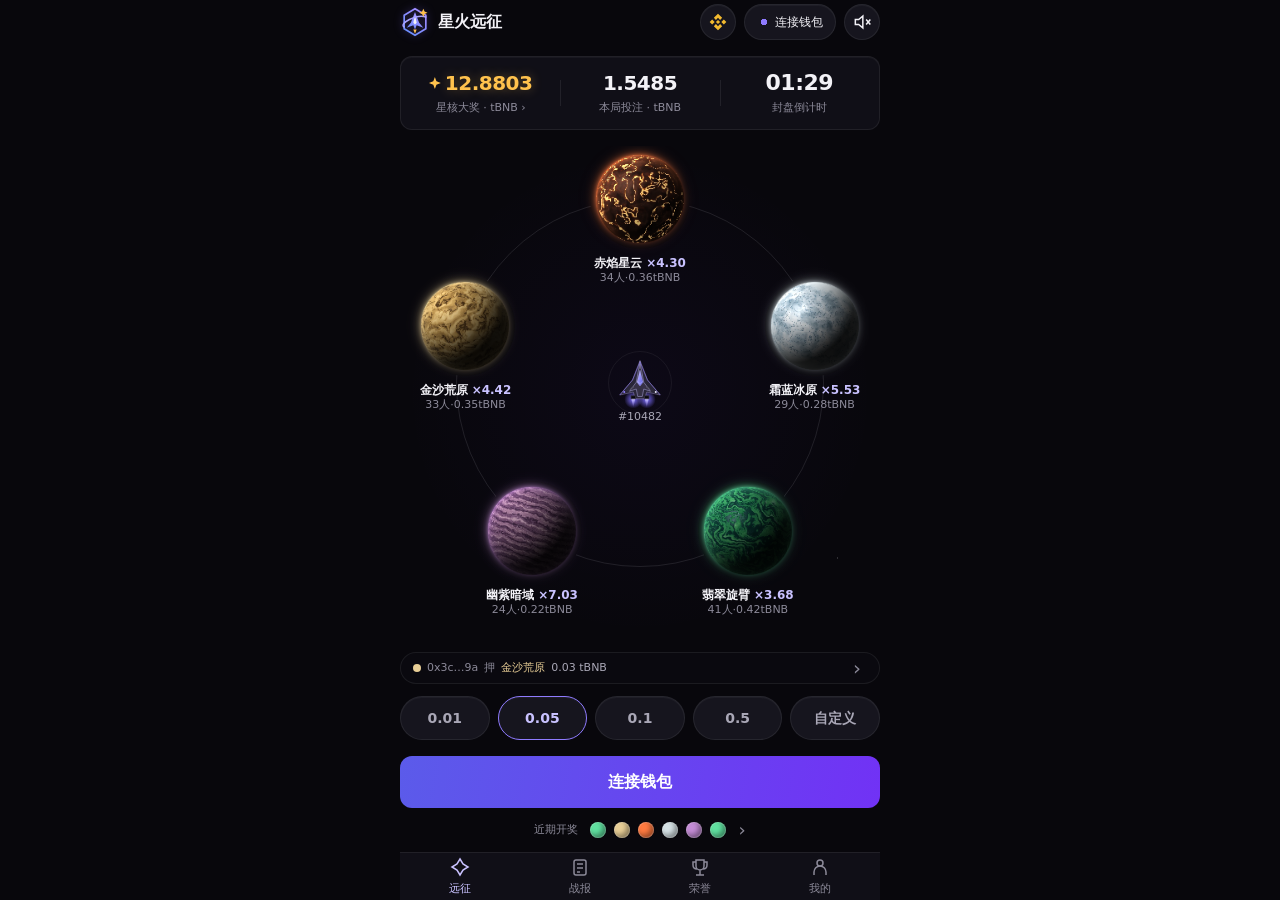
==== index.html @ cddadde0 "v7.7 preview" ====
<!-- v7.2: activity card / unified controls / tokens / full-screen confetti; cft=ms; states win-confetti, jackpot-confetti; demo=tour (two rounds, no UI). -->
<!-- v7.1: ORE 三等分数据；独立 rotate 转向层；重叠暗场与 4.94s 普通揭晓；大奖详情 / ship-turn 冻结。 -->
<!-- v7: 星核大奖条带 / 同源 RNG / 分房间累积 / 开奖后大奖演出 / 战报和验证。 -->
<!-- v6.1: 显式九层星图、不透明星体背板；外置标签与加大行星；矢量远征舰、充能下注、雷达暗场和仪式揭晓；确定性冻结与降级。 -->
<!-- v6: 五行星正五边形；签名飞火与实时动态；固定独立扫光、中心揭晓；音效默认静音；结果雨与最近开奖；可停止演示、确定性截图及减弱动效。 -->
<!-- 截图 state: disconnected, connected, selected, deselected, joined, raise, locked, sealed, vrf-long, drawing, amount-error, custom, confirm, howto, fees, result-win, result-lose, result-none, result-void, final10, feed-you, sweep, beam, burst, win-rain, lose-card, history, bet-fx, dim, reveal. v7.1: jackpot-pop, ship-turn; jackpot-strip (connected alias), jackpot-inject, jackpot-burst, jackpot-title, jackpot-count, jackpot-mine, jackpot-other, jackpot-rollover, jackpot-report, jackpot-history, verify. 参数: drawt, fxt, lockt, jpt, turnt=0|150|300|450, jp=1, rm, low, demo=win|lose|jackpot|jackpot-other|jackpot-rollover, demoWin, demoVoid. v7.2: win-confetti, jackpot-confetti; cft=毫秒（0 为起点）; demo=tour 两局录制，无入口 UI。 -->
<!-- v5.4: ORE 双栏奖池；星区人数与投入快照；A/B/C 对称布局；SVG 品牌页头。 -->
<!doctype html>
<html lang="zh-CN"><head><meta charset="utf-8"><meta name="viewport" content="width=device-width,initial-scale=1,viewport-fit=cover"><meta name="theme-color" content="#08070C"><title>星火远征 · 星核大奖 v7.6</title><style>
:root {
  --night-950:#08070C;
  --night-900:var(--surface-1);
  --night-850:var(--surface-1);
  --night-800:var(--surface-2);
  --night-750:var(--surface-3);
  --night-700:#26242F;
  --night-600:#33313E;
  --mist-50:#F3F2F7;
  --mist-300:#A9A7B6;
  --mist-500:#8C8A99;
  --violet-300:var(--primary-tint);
  --violet-400:var(--primary-soft);
  --violet-500:#7132F5;
  --indigo-500:#5B5BEA;
  --indigo-400:#828FFF;
  --amber-300:var(--amber);
  --amber-400:var(--amber);
  --amber-gradient:linear-gradient(#FFC24D,#FFC24D);
  --green:#2DD4A0;
  --red:#F04438;
  --bg-canvas:var(--night-950);
  --surface-1:#100F17;
  --surface-2:#16151E;
  --surface-3:#1C1B25;
  --stroke:var(--border-subtle);
  --stroke-strong:var(--border-strong);
  --text-primary:var(--mist-50);
  --text-secondary:var(--mist-300);
  --text-tertiary:var(--mist-500);
  --text-on-accent:#FFFFFF;
  --accent:#7132F5;
  --accent-grad:linear-gradient(100deg,#5B5BEA 0%,#7132F5 100%);
  --accent-soft:rgba(113,50,245,.14);
  --focus-ring:0 0 0 2px rgba(143,123,255,.6);
  --pool-grad:var(--amber-gradient);
  --pool-unit:var(--amber-300);
  --lock:#FFC24D;
  --lock-2:#FFC24D;
  --lock-glow:rgba(255,194,77,.35);
  --count-grad:var(--amber-gradient);
  --count-start:#FFE7A8;
  --count-end:#F5A524;
  --badge-bg:var(--amber-400);
  --badge-text:#170B04;
  --success:var(--green);
  --danger:var(--red);
  --loss:var(--mist-300);
  --sp-1:4px;
  --sp-2:8px;
  --sp-3:12px;
  --sp-4:16px;
  --sp-5:20px;
  --sp-6:24px;
  --sp-8:32px;
  --gutter:var(--page-margin);
  --r-md:8px;
  --r-lg:12px;
  --r-xl:16px;
  --r-pill:999px;
  --font:Inter,"Noto Sans CJK SC","PingFang SC",system-ui,sans-serif;
  --t-pool:var(--fw-700) clamp(32px,9.6vw,40px)/1.1 var(--font);
  --t-count:var(--fw-700) var(--fs-24)/1 var(--font);
  --t-name:var(--fw-600) var(--fs-13)/var(--line-20) var(--font);
  --t-mult:var(--fw-700) var(--fs-13)/var(--line-20) var(--font);
  --t-chip:var(--fw-600) var(--fs-14)/var(--line-20) var(--font);
  --t-button:var(--fw-700) var(--fs-16)/var(--line-20) var(--font);
  --t-sub:var(--fw-500) var(--fs-12)/var(--line-16) var(--font);
  --t-micro:var(--fw-500) var(--fs-11)/var(--line-16) var(--font);
  --chip-bg:var(--surface-2);
  --t-label:var(--fw-500) var(--fs-11)/var(--line-16) var(--font);
  --t-body:var(--fw-400) var(--fs-14)/var(--line-24) var(--font);
  --t-stat:var(--fw-600) var(--fs-18)/24px var(--font);
  --effect-black:#000000;
  --bg:#08070C;
  --border-subtle:#FFFFFF12;
  --border:#FFFFFF1F;
  --border-strong:#FFFFFF2E;
  --text-1:#F3F2F7;
  --text-2:#A9A7B6;
  --text-3:#8C8A99;
  --primary:#7132F5;
  --primary-soft:#8F7BFF;
  --primary-tint:#C9C2FF;
  --amber:#FFC24D;
  --amber-glow:#FFC24D55;
  --inner-highlight:inset 0 1px 0 #FFFFFF0A;
  --shadow-1:0 1px 0 #FFFFFF0A inset, 0 8px 24px #0006;
  --shadow-pop:0 1px 0 #FFFFFF0A inset, 0 16px 48px #0009;
  --card-gradient:linear-gradient(180deg,var(--surface-1),var(--bg));
  --r-sm:6px;
  --lh-tight:1.25;
  --lh-body:1.5;
  --lh-label:1.333333;
  --fs-11:11px;
  --fs-12:12px;
  --fs-13:13px;
  --fs-14:14px;
  --fs-16:16px;
  --fs-18:18px;
  --fs-24:24px;
  --fs-32:32px;
  --fs-52:52px;
  --fw-400:400;
  --fw-500:500;
  --fw-600:600;
  --fw-700:700;
  --space-4:4px;
  --space-8:8px;
  --space-12:12px;
  --space-16:16px;
  --space-20:20px;
  --space-24:24px;
  --space-32:32px;
  --space-40:40px;
  --space-48:48px;
  --page-margin:var(--space-16);
  --layout-max:520px;
  --gap-section:var(--space-16);
  --gap-map-activity:var(--space-12);
  --gap-dock:var(--space-12);
  --gap-action:var(--space-16);
  --gap-compliance:var(--space-16);
  --gap-nav:var(--space-16);
  --gap-inline:var(--space-8);
  --gap-label:var(--space-4);
  --height-header:44px;
  --height-stats:74px;
  --height-control:36px;
  --height-ticker:32px;
  --height-history:20px;
  --gap-history:var(--space-12);
  --height-chip:44px;
  --height-cta:52px;
  --height-result:60px;
  --height-compliance:20px;
  --height-nav:48px;
  --height-activity-row:44px;
  --height-map-min:0px;
  --border-width:1px;
  --line-16:16px;
  --line-20:20px;
  --line-24:24px;
  --line-32:32px;
  --line-40:40px;
  --line-60:60px;
}

/* 星火远征 v5.3 · Linear surface ladder + Kraken purple CTA.
   4px spacing, hairline borders, depth through surfaces. */


*{box-sizing:border-box}html,body{margin:0;width:100%;height:100%;overflow:hidden}body{background:var(--bg-canvas);color:var(--text-primary);font-family:var(--font);font-variant-numeric:tabular-nums;-webkit-font-smoothing:antialiased}button,a{-webkit-tap-highlight-color:transparent}button{font:inherit;color:inherit;cursor:pointer}button:disabled{cursor:default}button:focus-visible,a:focus-visible,.focus{outline:none;box-shadow:var(--focus-ring)}a{color:var(--text-secondary);text-decoration:none}button{border:0}button:active:not(:disabled),.pressed{filter:brightness(.94)}
.app{position:relative;isolation:isolate;display:grid;grid-template-columns:minmax(0,1fr);gap:var(--space-8);height:100dvh;width:100%;max-width:520px;margin:auto;padding:0 16px;background:radial-gradient(120% 60% at 50% 38%,var(--surface-1) 0%,var(--night-950) 70%);overflow:hidden}.app.has-result{}.app>*{min-width:0;z-index:1}
.stars{position:absolute;inset:0;z-index:0;pointer-events:none;opacity:.4;background-image:radial-gradient(1px 1px at 12% 18%,color-mix(in srgb,var(--text-on-accent) 53.33%,transparent) 50%,transparent 51%),radial-gradient(1px 1px at 78% 12%,color-mix(in srgb,var(--text-on-accent) 40.0%,transparent) 50%,transparent 51%),radial-gradient(1px 1px at 64% 38%,color-mix(in srgb,var(--text-on-accent) 33.33%,transparent) 50%,transparent 51%),radial-gradient(1px 1px at 22% 56%,color-mix(in srgb,var(--text-on-accent) 26.67%,transparent) 50%,transparent 51%),radial-gradient(1.2px 1.2px at 88% 62%,color-mix(in srgb,var(--text-on-accent) 40.0%,transparent) 50%,transparent 51%),radial-gradient(1px 1px at 40% 70%,color-mix(in srgb,var(--text-on-accent) 20.0%,transparent) 50%,transparent 51%),radial-gradient(1px 1px at 8% 82%,color-mix(in srgb,var(--text-on-accent) 26.67%,transparent) 50%,transparent 51%),radial-gradient(1px 1px at 52% 24%,color-mix(in srgb,var(--text-on-accent) 20.0%,transparent) 50%,transparent 51%),radial-gradient(1px 1px at 93% 33%,color-mix(in srgb,var(--text-on-accent) 20.0%,transparent) 50%,transparent 51%)}
.hud{display:flex;align-items:center;justify-content:space-between;gap:var(--space-16)}.room,.wallet{display:flex;align-items:center;justify-content:center;background:color-mix(in srgb,var(--surface-1) 80.0%,transparent);border:1px solid var(--stroke);white-space:nowrap}.room{height:44px;padding:0 12px;border-radius:var(--r-md);font:var(--t-chip)}.wallet{height:32px;padding:0 12px;gap:var(--space-8);border-radius:var(--r-pill);font:var(--t-sub);color:var(--text-secondary)}.wallet i{width:6px;height:6px;border-radius:50%;background:var(--green)}
.help{position:relative;width:20px;height:20px;border:1px solid var(--stroke-strong);border-radius:50%;padding:0;background:transparent;color:var(--text-secondary);font:var(--t-micro)}.help:before{content:"";position:absolute;inset:-12px}

.map{position:relative;container-type:size;min-height:0;background:radial-gradient(ellipse at center,color-mix(in srgb,var(--primary) 4.5%,transparent),transparent 70%)}

.node{--sz:clamp(64px,min(19cqh,23cqw),112px);position:absolute;left:var(--x);top:var(--y);width:var(--sz);height:var(--sz);min-width:44px;min-height:44px;display:block;transform:translate(-50%,-50%)}

.orb{position:relative;display:block;width:var(--sz);height:var(--sz)}.orb img{position:absolute;inset:-14%;width:128%;height:128%;object-fit:contain;pointer-events:none}
.lbl{position:absolute;left:50%;top:calc(100% + 6px);transform:translateX(-50%);display:flex;align-items:baseline;gap:var(--space-4);white-space:nowrap;font:var(--t-name);transition:top 220ms cubic-bezier(.2,.8,.2,1)}.lbl b{font:inherit}.lbl em{font:var(--t-mult);font-style:normal;color:var(--pool-unit)}.node.sel{z-index:2}.node.sel .orb{transform:none}.node.sel .lbl{top:calc(100% + 8px + var(--sz)*.22)}.node.dim .orb{transform:scale(.92)}.node.dim .lbl{opacity:.72}
.lock{position:absolute;inset:-14%;width:128%;height:128%;overflow:visible;fill:none;stroke:var(--lock);stroke-width:1.1;filter:drop-shadow(0 0 4px color-mix(in srgb,var(--amber) 35.0%,transparent));pointer-events:none}.hitbadge{position:absolute;left:-6px;top:2px;border-radius:var(--r-pill);padding:4px 8px;font:var(--t-micro);white-space:nowrap;background:var(--badge-bg);color:var(--badge-text)}

.amount{display:grid;grid-template-columns:repeat(5,minmax(0,1fr));gap:var(--space-8)}.chip{height:44px;min-width:0;border:1px solid var(--stroke);border-radius:var(--r-md);background:var(--surface-1);color:var(--text-secondary);font:var(--t-chip);white-space:nowrap;padding:0 4px}.chip.on{border-color:var(--violet-400);background:var(--accent-soft);color:var(--mist-50)}.chip:disabled,.chip.off{opacity:.38}.cta{height:56px;width:100%;border-radius:var(--r-md);background:var(--accent-grad);color:var(--text-on-accent);display:flex;flex-direction:column;align-items:center;justify-content:center;gap:var(--space-4);font:var(--t-button);padding:0 8px;white-space:nowrap}.cta small{font:var(--t-sub);opacity:.8}.cta:disabled,.cta.off{background:var(--surface-3);color:var(--text-tertiary);border:1px solid var(--stroke)}.fine{display:flex;align-items:center;justify-content:center;gap:var(--space-4);white-space:nowrap;color:var(--text-tertiary);font:var(--t-micro)}.nav{display:grid;grid-template-columns:repeat(4,1fr);margin:0 -16px;padding:0 16px;background:var(--night-900);border-top:1px solid var(--stroke)}.nav a{display:flex;align-items:center;justify-content:center;flex-direction:column;gap:var(--space-4);font:var(--t-micro);color:var(--text-tertiary)}.nav i{width:20px;height:20px;border:1.5px solid currentColor;border-radius:var(--r-sm)}.nav .on{color:var(--violet-300)}
.result{display:flex;align-items:center;gap:var(--space-8);height:52px;padding:8px;border-radius:var(--r-lg);background:var(--surface-2);border:1px solid color-mix(in srgb,var(--primary-soft) 45.0%,transparent);white-space:nowrap}.result img{width:32px;height:32px;object-fit:contain}.rc{flex:1;min-width:0}.rc b{display:block;font:var(--t-name)}.rc small,.rv small{display:block;font:var(--t-micro);color:var(--text-tertiary)}.rv{text-align:right}.rv b{font:700 var(--fs-18)/1.2 var(--font);color:var(--green)}.result.neutral{border-color:var(--stroke)}.neutral .rv b{color:var(--loss)}


/* v5.2 · Linear 表面阶梯 / Kraken 紫色 CTA，主题 A 原始 tokens。 */
.hud{grid-row:1}.pool-panel{grid-row:2}.map{grid-row:3}.result{grid-row:4}.amount-wrap{grid-row:5}.cta-wrap{grid-row:6}.fine{grid-row:7}.nav{grid-row:8}[hidden]{display:none!important}input{font:inherit;color:inherit}button{min-height:44px}button:hover:not(:disabled){border-color:var(--stroke-strong)}.app,.app.has-result{gap:var(--space-8)}.wallet{position:relative;min-height:44px;background:transparent;border:0;padding:0 12px}.wallet:before{content:"";position:absolute;inset:6px 0;border:1px solid var(--stroke);border-radius:var(--r-pill);background:color-mix(in srgb,var(--surface-1) 80.0%,transparent);z-index:-1}.pool-panel{border:1px solid var(--stroke);border-radius:var(--r-xl);background:color-mix(in srgb,var(--surface-1) 80.0%,transparent);overflow:hidden}.help{width:24px;height:24px;min-height:24px;flex:none}.help:before{inset:-10px}.late{color:var(--amber-300)}.node{border:0;padding:0;background:none;--phase:0s;overflow:visible}.orb{transition:transform 220ms cubic-bezier(.2,.8,.2,1),filter 200ms}.orb img,.orb canvas{position:absolute;inset:-14%;width:128%;height:128%;pointer-events:none}.orb canvas{opacity:0}.orb.ready canvas{opacity:1}.orb.ready img{opacity:0}.orb .glow{animation:breathe var(--breathe) ease-in-out infinite alternate;animation-delay:var(--phase)}.orb-float{position:absolute;inset:0;animation:float var(--float) ease-in-out infinite;animation-delay:var(--phase)}.node.sel .orb-float{animation-name:float-selected}.node.dim .orb{filter:brightness(.45) saturate(.7)}.node.dim img{filter:none}.lbl{gap:var(--space-4);letter-spacing:-.3px}.lbl .micro-tag{position:absolute;top:100%;left:50%;transform:translateX(-50%);font:500 var(--fs-11)/12px var(--font);color:var(--text-tertiary);letter-spacing:0}.node.hit .orb{filter:none}.node.hit .lbl{opacity:1}.hit .orb:after{content:"";position:absolute;inset:-6%;border:2px solid var(--amber-300);border-radius:50%;box-shadow:0 0 20px var(--lock-glow);pointer-events:none;animation:hit-flash 1s ease-out}.hitbadge{z-index:3}.drawing .orb:before{content:"";position:absolute;inset:-4%;border:2px solid var(--violet-400);border-radius:50%;box-shadow:0 0 24px color-mix(in srgb,var(--primary-soft) 33.33%,transparent);animation:pulse .6s ease-in-out infinite alternate;z-index:2}.drawing .node.dim .orb{filter:none}.skip{position:absolute;top:calc(50% - 22px);left:calc(50% - 26px);z-index:5;padding:0 10px;border-radius:var(--r-pill);border:1px solid var(--stroke);background:var(--surface-1);font:var(--t-micro)}.amount-wrap{min-height:44px}.amount-error{font:var(--t-micro);color:var(--danger);margin:4px 0 0;min-height:0}.cta-wrap{position:relative}.cta small{font-size:var(--fs-11)}.estimate-info{position:absolute;right:8px;top:6px;width:44px;height:44px;padding:0;background:transparent;color:var(--text-on-accent);font-size:var(--fs-12)}.cta.has-info{padding-right:32px}.fine button{padding:0;background:none;font:inherit;color:inherit;min-height:44px}.result{width:100%;text-align:left;min-height:52px}.result .rv b{font-size:var(--fs-14)}.result .rc b{font-size:var(--fs-12)}.result .rc small{font-size:var(--fs-11)}.result .rv small{font-size:var(--fs-11)}.nav button{background:none;display:flex;flex-direction:column;align-items:center;justify-content:center;gap:var(--space-4);font:var(--t-micro);color:var(--text-tertiary)}.nav button.on{color:var(--violet-300)}.nav svg{width:20px;height:20px;fill:none;stroke:currentColor;stroke-width:1.5}.overlay{position:absolute;inset:0;z-index:40;background:color-mix(in srgb,var(--bg) 72.16%,transparent);display:flex;align-items:flex-end}.sheet{width:100%;max-height:85%;overflow:auto;background:color-mix(in srgb,var(--surface-1) 80.0%,transparent);border:1px solid var(--stroke);border-radius:20px 20px 0 0;padding:8px 20px 20px;overscroll-behavior:contain}.handle{width:32px;height:4px;border-radius:var(--r-sm);background:var(--stroke-strong);margin:0 auto 4px}.sheet-head{display:flex;justify-content:space-between;align-items:center}.sheet h2{font:600 var(--fs-18)/1.4 var(--font);margin:8px 0}.close{width:44px;background:none;color:var(--text-secondary);font-size:var(--fs-24)}.sheet p{font:400 var(--fs-13)/1.7 var(--font);color:var(--text-secondary);margin:12px 0}.sheet .row{display:flex;justify-content:space-between;align-items:center;gap:var(--space-12);padding:12px 0;border-bottom:1px solid var(--stroke);font-size:var(--fs-13)}.sheet .row span{color:var(--text-secondary)}.sheet-actions{display:flex;gap:var(--space-8);margin-top:16px}.sheet-actions>*{flex:1}.secondary{background:var(--surface-2);border:1px solid var(--stroke);border-radius:var(--r-md);padding:12px;width:100%;text-align:left}.sheet input[type=text]{width:100%;height:48px;padding:12px;background:var(--surface-2);border:1px solid var(--stroke-strong);border-radius:var(--r-md);outline:none}.sheet input:focus-visible{box-shadow:var(--focus-ring)}.keep{display:flex;align-items:center;gap:var(--space-8);font:var(--t-sub);color:var(--text-secondary);min-height:44px}.keep input{accent-color:var(--text-secondary);width:18px;height:18px}.toast{position:absolute;z-index:60;left:16px;right:16px;bottom:244px;padding:12px 16px;border:1px solid var(--stroke-strong);border-radius:var(--r-lg);background:var(--surface-2);font:var(--t-sub);text-align:center;pointer-events:none}.spinner{display:inline-block;width:14px;height:14px;border:2px solid color-mix(in srgb,var(--text-on-accent) 33.33%,transparent);border-top-color:white;border-radius:50%;animation:spin 1s linear infinite;vertical-align:-2px;margin-right:8px}.report-sheet{inset:auto 0 0;max-height:260px;background:none;pointer-events:none}.report-sheet .sheet{pointer-events:auto;max-height:100%}.shot *{animation-play-state:paused!important;transition:none!important}.shot .drawing .orb:before{opacity:.7}.low .orb-float,.low .glow{animation:none!important}.rm .orb-float,.rm .glow{animation:none!important}.rm .orb,.rm .lock{transition:opacity 200ms}.rm .node.sel .orb,.rm .node.dim .orb{transform:none}.rm .hit .orb:after{animation:none}.sheet .cta{margin-top:12px}.sheet-actions .cta{margin:0}.report-link{display:flex;min-height:44px;align-items:center;color:var(--text-secondary);font-size:var(--fs-12)}
@keyframes breathe{from{opacity:.6}to{opacity:.9}}@keyframes float{0%,100%{transform:translateY(-4px)}50%{transform:translateY(4px)}}@keyframes float-selected{0%,100%{transform:translateY(-2px)}50%{transform:translateY(2px)}}@keyframes spin{to{rotate:360deg}}@keyframes counter{to{rotate:-360deg}}@keyframes pulse{from{opacity:.2}to{opacity:.8}}@keyframes hit-flash{from{opacity:.2;scale:.9}40%{opacity:1}to{opacity:.75;scale:1}}
@media(max-width:370px){.lbl{font-size:var(--fs-12);gap:var(--space-4)}.lbl em{font-size:var(--fs-12)}.result{gap:var(--space-4);padding:6px}.result .rv b{font-size:var(--fs-14)}.result img{width:28px}.fine{font-size:var(--fs-11)}}@media(prefers-reduced-motion:reduce){.orb-float,.glow{animation:none!important}}

/* v5.2 审阅修正 */
.micro-tag{position:static!important;transform:none!important;display:inline-block;margin-left:4px;font:500 var(--fs-11)/1 var(--font)!important;color:var(--text-tertiary)}
.micro-tag[hidden]{display:none!important}
.hitbadge{right:auto!important;left:-6px;top:2px!important}
@media(max-height:760px){
 .app,.app.has-result{gap:var(--space-4)}
 
 
}

@media(min-height:900px){
 .app,.app.has-result{}
 
}

/* 提示条落在金额行上（短暂覆盖金额行，不遮挡星球与标签） */
.toast{bottom:156px!important;min-height:44px;display:flex;align-items:center;justify-content:center;padding:8px 16px!important;background:var(--surface-3)!important;box-shadow:0 8px 24px color-mix(in srgb,var(--effect-black) 45.0%,transparent)}
.toast[hidden]{display:none!important}
@media(max-height:760px){.toast{bottom:140px!important}}

/* v5.3 · Linear 中性黑表面 / Kraken 紫色交互；锁定瞄准环。 */
.room,.chip,.wallet:before,.sheet{background:color-mix(in srgb,var(--surface-1) 80.0%,transparent)}
.pool-panel{box-shadow:none}
.lock{opacity:0;transform:scale(1);transition:opacity 220ms;transform-origin:50% 50%;transform-box:view-box}.sel .lock{opacity:1}
.lock .ring-dash,.lock .ring-outer{transform-box:fill-box;transform-origin:50% 50%}.lock .ring-dash{animation:spin var(--ring) linear infinite}.lock .ring-outer{animation:counter calc(var(--ring)*2) linear infinite}
.lock.locking{animation:lock-on 320ms cubic-bezier(.2,.8,.2,1) both}.lock.locking .bracket{animation:bracket-snap 60ms ease-out 300ms both}
.lock.unlocking{animation:lock-off 220ms cubic-bezier(.2,.8,.2,1) both}.lock.unlocking .bracket{animation:bracket-out 220ms ease-out both}
@keyframes lock-on{from{transform:scale(1.6);opacity:0}to{transform:scale(1);opacity:1}}
@keyframes lock-off{from{transform:scale(1);opacity:1}to{transform:scale(1.4);opacity:0}}
@keyframes bracket-snap{0%,100%{translate:0 0}50%{translate:calc(var(--dx)*-1) calc(var(--dy)*-1)}}
@keyframes bracket-out{to{translate:var(--dx) var(--dy)}}
.lock-freeze .lock.locking{animation-delay:var(--lock-delay);animation-play-state:paused}.lock-freeze .lock.locking .bracket{animation-delay:calc(300ms + var(--lock-delay));animation-play-state:paused}.lock-freeze .ring-dash,.lock-freeze .ring-outer{animation-play-state:paused}
.low .lock .ring-outer,.low .lock .bracket{animation:none!important}
.rm .lock,.rm .lock *{animation:none!important}.rm .lock{transform:none;transition:opacity 220ms}.rm .lock.unlocking{opacity:0}
@media(prefers-reduced-motion:reduce){.lock,.lock *{animation:none!important}.lock{transform:none;transition:opacity 220ms}.lock.unlocking{opacity:0}}
@media(max-height:760px){.cta{height:52px}}
.node:after{content:"";position:absolute;top:100%;left:50%;width:max(100%,120px);height:calc(28px + var(--sz)*.22);transform:translateX(-50%)}
@media(min-height:900px){.app,.app.has-result{}}

/* v5.3 审阅：星球直径回调到 v5.2 的约 70%（375 宽 ≈86px） */


/* v5.3 审阅：点亮角标移到瞄准框左上角外侧，不压星球与准星 */ .hitbadge{left:auto!important;right:calc(100% - 2px)!important;top:-6px!important}

/* v5.4 · 紧凑数据行；容器单位几何；标签 34px + 瞄准环间隔 8px。 */
.app,.app.has-result{}
.hud{height:48px;gap:var(--space-8);padding:0}.brand{display:flex;align-items:center;gap:var(--space-8);flex:none;min-height:44px}.brand-mark{display:block;height:28px}.brand-word{display:flex;flex-direction:column;align-items:flex-start;gap:var(--space-4)}.brand-zh{display:block;height:15px}.brand-en{display:block;height:6.5px}.brand svg{display:block;width:auto;height:100%}.hud-actions{display:flex;align-items:center;gap:var(--space-4);min-width:0}.room,.wallet{position:relative;height:36px;min-height:36px;font:500 var(--fs-13)/1 var(--font);padding:0 9px}.room:after,.wallet:after{content:"";position:absolute;inset:-4px 0}.wallet:before{inset:0}.wallet{gap:var(--space-4)}
.pool-panel{position:relative;display:grid;grid-template-columns:minmax(0,1fr) 1px minmax(0,1fr);align-items:center;padding:10px 0;border:0;border-bottom:1px solid var(--night-700);border-radius:0;background:none;overflow:visible;box-shadow:none}.pool-cell{display:flex;flex-direction:column;align-items:center;justify-content:center;gap:var(--space-4);white-space:nowrap}.pool-cell b{font:600 clamp(20px,5.9vw,24px)/1.15 var(--font);color:var(--mist-50);font-variant-numeric:tabular-nums}.pool-number{display:flex;align-items:baseline;gap:var(--space-4)}.pool-number b{color:var(--amber-300)}.pool-number span{font:500 var(--fs-12)/1 var(--font);color:var(--mist-300)}.pool-cell small{font:500 var(--fs-12)/1.3 var(--font);color:var(--mist-500);letter-spacing:.02em}.pool-divider{height:32px;background:var(--night-700)}.pool-cell .late{color:var(--amber-300)}.help{position:absolute;right:0;top:0;width:20px;height:20px;min-height:20px}.help:before{content:none}.help:after{content:"";position:absolute;inset:-12px}
.map{--sz:clamp(68px,min(21cqh,23cqw),124px);--labelH:42px;--cx:50cqw;--cy:calc(50cqh - var(--labelH)/2);--R:max(calc(var(--sz)*.55 + 67px),min(calc(50cqw - 62px),calc(50cqh - var(--sz)*.5 - 40px)))}
.node{--sz:inherit;left:calc(var(--cx) + var(--px));top:calc(var(--cy) + var(--py))}
.orbit,.core,.core-ring,.core-round{position:absolute;left:var(--cx);top:var(--cy);transform:translate(-50%,-50%);pointer-events:none}.orbit{width:calc(var(--R)*2);height:calc(var(--R)*2);overflow:visible;stroke:color-mix(in srgb,var(--text-on-accent) 5.0%,transparent);stroke-width:1;stroke-dasharray:2 6}.layout-B .orbit{display:none}.layout-C .orbit{stroke:color-mix(in srgb,var(--text-on-accent) 6.0%,transparent);stroke-dasharray:none}.core{width:6px;height:6px;border-radius:50%;background:var(--amber-300);opacity:.3}.core-ring{width:calc(var(--R)*.56);height:calc(var(--R)*.56);border:1px solid color-mix(in srgb,var(--text-on-accent) 6.0%,transparent);border-radius:50%}.core-round{top:calc(var(--cy) + 16px);font:500 var(--fs-11)/1 var(--font);color:var(--border-strong)}.layout-B .core-ring,.layout-C .core-ring{display:none}
.lbl{display:flex;flex-direction:column;align-items:center;gap:var(--space-4);max-width:120px;min-height:34px;white-space:nowrap;letter-spacing:0}.label-main{display:flex;align-items:baseline;justify-content:center;gap:var(--space-4);white-space:nowrap}.lbl b{font:600 var(--fs-12)/1.3 var(--font);color:var(--mist-50)}.lbl em{font:700 var(--fs-12)/1.3 var(--font);color:var(--amber-300);font-style:normal}.lbl .zone-data{font:500 var(--fs-11)/1.3 var(--font);color:var(--mist-500);font-variant-numeric:tabular-nums}.lbl .micro-tag{margin-left:0;font:500 var(--fs-11)/1 var(--font)!important}.node:after{height:calc(42px + var(--sz)*.22)}
@media(max-width:374px){.brand-en{display:none}}
@media(max-width:360px){.brand-mark{height:26px}.pool-cell small{font-size:var(--fs-11)}.hud-actions{gap:var(--space-4)}.room,.wallet{padding:0 8px}}
@media(max-height:760px){.app,.app.has-result{gap:var(--space-4)}}


/* v6 · Linear 字体/细线，Kraken 蓝紫 CTA。DOM 动画只改变 transform / opacity。
   两份设计规范无额外 motion 章节；以下动效遵循任务的减弱动效与低端规则。 */
.app,.app.has-result{gap:var(--space-8)}
.hud{grid-row:1}.pool-panel{grid-row:2}.feed{grid-row:3}.map{grid-row:4}.result{grid-row:5}.amount-wrap{grid-row:6}.cta-wrap{grid-row:7}.fine{grid-row:8}.nav{grid-row:9}
.feed{display:flex;align-items:center;gap:var(--space-8);height:20px;overflow:hidden;white-space:nowrap;font:500 var(--fs-11)/20px var(--font);color:var(--mist-500)}.feed-label{opacity:.65;flex:none}#feedLine{overflow:hidden;text-overflow:ellipsis;display:block}.feed .you{color:var(--amber-300)}
.map{--sz:clamp(60px,min(18cqh,20cqw),104px);--labelH:42px;--cx:50cqw;--cy:calc(50cqh - var(--labelH)/2);--R:min(calc(50cqw - 62px),calc((100cqh - var(--sz)*1.28 - var(--labelH) - 16px)/1.809017),calc(50cqh - var(--labelH)/2 - var(--sz)*.68 - 10px))}
/* Clockwise angle order: ember 0°, frost 72°, jade 144°, dune 216°, void 288°. */
.n0{--px:0px;--py:calc(-1*var(--R))}.n1{--px:calc(.951057*var(--R));--py:calc(-.309017*var(--R))}.n2{--px:calc(.587785*var(--R));--py:calc(.809017*var(--R))}.n4{--px:calc(-.587785*var(--R));--py:calc(.809017*var(--R))}.n3{--px:calc(-.951057*var(--R));--py:calc(-.309017*var(--R))}
.orbit{stroke:color-mix(in srgb,var(--text-on-accent) 6.0%,transparent);stroke-dasharray:none}.node.sel .lbl{top:calc(100% + 9px)}.lbl{top:calc(100% + 9px);max-width:116px}.lbl b,.lbl em{font-size:var(--fs-12)}.lbl .micro-tag{position:absolute!important;left:50%;top:calc(100% + 2px);transform:translateX(-50%)!important;font-size:var(--fs-11)!important}.lbl .zone-data{font-size:var(--fs-11)}.node:after{width:116px;height:45px}.orb-float{animation-name:float-v6}.node.sel .orb-float{animation-name:float-v6}.node.dim .orb{transform:none;filter:none;opacity:.55}.node.dim .lbl{opacity:.72}.node.result-dim .orb{opacity:.35}.node.result-dim .lbl{opacity:.6}.node.sel .glow{animation:none;opacity:.95;transition:opacity var(--m-glow) ease}.orb canvas.glow{transition:opacity var(--m-glow) ease}.node.sel .orb{transform:none}
.hitbadge{left:50%!important;right:auto!important;top:-14px!important;transform:translateX(-50%);padding:3px 7px;font-size:var(--fs-11)}.drawing .orb:before{display:none}.step-rim,.ripple{position:absolute;inset:-8%;border:1px solid var(--amber-300);border-radius:50%;opacity:0;pointer-events:none}.ripple{inset:-3%}.step-rim{box-shadow:0 0 12px color-mix(in srgb,var(--amber) 13.33%,transparent)}.swept .step-rim{animation:step-rim var(--m-step) ease-out both}.beam{position:absolute;left:var(--cx);top:var(--cy);height:1px;background:var(--amber-300);box-shadow:0 0 6px color-mix(in srgb,var(--amber) 53.33%,transparent);transform-origin:0 50%;pointer-events:none;z-index:3}.core-ring.converging{animation:converge var(--m-converge) ease-in both}.skip{top:calc(var(--cy) + 30px);left:calc(50% - 24px);font-size:var(--fs-11);min-height:30px;padding:0 10px}.skip:after{content:"";position:absolute;inset:-7px 0}
.recent,.demo{position:absolute;top:0;z-index:4;background:none;color:var(--mist-500);font:500 var(--fs-11)/20px var(--font);height:24px;min-height:24px;padding:0;white-space:nowrap}.recent{left:0;display:flex;align-items:center;gap:var(--space-4)}.recent:after,.demo:after{content:"";position:absolute;inset:-10px 0}.recent span{margin-right:3px}.recent i{width:8px;height:8px;border-radius:50%;display:inline-block}.demo{right:0;font-size:var(--fs-12);padding:0 8px;border:1px solid var(--stroke);border-radius:var(--r-pill);background:var(--surface-1)}.demo-tag{font:500 var(--fs-11)/16px var(--font);color:var(--amber-300);border:1px solid color-mix(in srgb,var(--amber) 25.1%,transparent);border-radius:var(--r-sm);padding:0 3px;position:absolute;top:1px;left:26px}.brand{position:relative}
.timer{display:flex;align-items:center;gap:var(--space-8)}#timerRing{width:18px;height:18px;overflow:visible;fill:none;stroke-width:2;transform:rotate(-90deg);color:var(--mist-500)}#timerRing .track{stroke:var(--night-700)}#timerRing .progress{stroke:currentColor;stroke-dasharray:50.2655;stroke-dashoffset:var(--offset,0)}.timer.urgent{color:var(--amber)}.timer.urgent b,.timer.urgent #timerRing{color:var(--amber)}.timer.beating #timerRing{animation:heartbeat var(--m-heartbeat) linear infinite;animation-delay:var(--beat-delay,0ms)}.timer.sealed #timerRing{color:var(--border-strong)}.pool-cell .late{color:var(--amber)}.sound{position:absolute;right:32px;top:0;width:20px;height:20px;min-height:20px;padding:0;background:none;color:var(--mist-500)}.sound:after{content:"";position:absolute;inset:-12px}.sound svg{width:20px;height:20px;stroke:currentColor;fill:none;stroke-width:1.5}.sound[aria-pressed=true]{color:var(--amber-300)}
.cta{position:relative;overflow:hidden}.cta:after{content:"";position:absolute;inset:0;background:linear-gradient(110deg,transparent 30%,color-mix(in srgb,var(--text-on-accent) 20.78%,transparent) 50%,transparent 70%);transform:translateX(-110%);pointer-events:none}.cta.sheen:after{animation:sheen var(--m-sheen) ease-out}.lock.locking{animation-duration:var(--m-lock)}.lock.locking .bracket{animation-delay:calc(var(--m-lock) - 60ms)}
.result{height:58px;min-height:58px;cursor:pointer;border-radius:var(--r-md);position:relative;transform-origin:top center;white-space:normal;overflow:hidden}.result .rc b{font-size:var(--fs-12)}.result .rc small{font-size:var(--fs-11);line-height:16px}.result .rv b{font-size:var(--fs-18);white-space:nowrap}.result .next{flex:none;min-height:44px;font-size:var(--fs-11);padding:0 10px;border:1px solid var(--stroke-strong);border-radius:var(--r-md);background:var(--surface-3)}.result .leaders{font-size:var(--fs-11);white-space:nowrap;letter-spacing:-.2px;display:flex;gap:var(--space-4);color:var(--text-secondary)}.result .leaders span{display:inline-block}.result .rv{flex:none}.fx{position:absolute;pointer-events:none;z-index:8;left:16px;width:calc(100% - 32px)}.rm .swept .step-rim,.rm .timer.beating #timerRing,.low .timer.beating #timerRing{animation:none}.rm .node.sel .orb{transform:none}.rm .orb-float,.low .orb-float{animation:none}.rm .cta:after{display:none}.node:focus-visible{border-radius:50%}
@keyframes float-v6{0%,100%{transform:translateY(-2px)}50%{transform:translateY(2px)}}
@keyframes step-rim{from{opacity:.9;transform:scale(1)}to{opacity:0;transform:scale(1.06)}}
@keyframes converge{from{opacity:.7;transform:translate(-50%,-50%) scale(1.6)}to{opacity:0;transform:translate(-50%,-50%) scale(.1)}}
@keyframes sheen{from{transform:translateX(-110%)}to{transform:translateX(110%)}}
@keyframes heartbeat{0%,100%{transform:rotate(-90deg) scale(1)}12%{transform:rotate(-90deg) scale(1.06)}24%{transform:rotate(-90deg) scale(1)}36%{transform:rotate(-90deg) scale(1.04)}50%{transform:rotate(-90deg) scale(1)}}
@media(max-height:760px){.app,.app.has-result{gap:var(--space-4)}.result{height:56px;min-height:56px}}
@media(max-width:374px){.lbl b,.lbl em{font-size:var(--fs-11)}.lbl .zone-data{font-size:var(--fs-11)}.result .leaders{font-size:var(--fs-11);gap:var(--space-4)}.recent{gap:var(--space-4)}.demo{padding:0 6px}}


.pool-panel>.pool-cell:nth-of-type(2){padding-right:24px}.timer b{font-size:var(--fs-24)}.orb{transition:transform var(--m-amount) cubic-bezier(.2,.8,.2,1),opacity var(--m-fade)}.lbl{transition:none}.hit .orb:after{animation-duration:var(--m-burst)}

.drawing .node .orb{opacity:1;transform:none}.drawing .node .lbl{opacity:1}.rm .node.sel .glow{transition:opacity var(--m-fade)}

/* 标签避开放大后的准星；历史八点仍给顶部星球留出横向空隙。 */
.node .lbl,.node.sel .lbl{top:calc(100% + var(--sz)*.18 + 6px)}.recent{gap:var(--space-4)}

/* v6 审阅：五边形重新求半径与中心——「最近开奖 / 一键演示」放在左上、右上角（与顶星水平错开），星球尺寸只随宽度变化，结果条出现时不缩放，下方留标签；
   五边形上下不对称（顶点 −R，底边 +0.809R），所以中心下移让整体在可用区垂直居中；
   侧边星（霜蓝/幽紫）的标签与下方星（翡翠/金沙）之间至少 4px。 */
.map{--sz:clamp(54px,18.2cqw,100px);--top:4px;--below:calc(var(--sz)*.72 + 44px);--above:calc(var(--sz)*.75);
 --R:min(calc((50cqw - 56px)/.951057),calc((100cqh - var(--top) - var(--above) - var(--below) - 4px)/1.809017));
 --cy:calc(var(--top) + var(--above) + var(--R) + (100cqh - var(--top) - var(--above) - var(--below) - 1.809017*var(--R))/2)}

/* v6 审阅：「跳过」从星图中心移到主按钮右侧，不压星核、光束和星球 */
.cta-wrap{position:relative}.cta-wrap>.skip{position:absolute;right:10px;top:50%;left:auto;transform:translateY(-50%);z-index:3;min-height:32px;font-size:var(--fs-12);padding:0 12px;background:color-mix(in srgb,var(--surface-1) 90.0%,transparent);color:var(--text-primary)}


.pool-panel{padding:0}.wallet i{background:var(--violet-400)}.timer.urgent,.timer.urgent b,.timer.urgent #timerRing,.pool-cell .late{color:var(--violet-300)}
/* v6.1 explicit .map stack: z0 glow/dim → z1 orbit/core/radar → z2 ship
 → z3 energy SVG → z4 nodes (selected z5) → z6 scope inside node
 → z7 canvas/ripples → z8 strips/buttons → z9 caption. */
.map{isolation:isolate;--sz:clamp(70px,21.6cqw,100px);--above:calc(36px + 6px + var(--sz)*.68);--below:var(--above);--top:8px;--captionSpace:56px;
 --R:min(calc((50cqw - max(66px,calc(var(--sz)*.64 + 8px)))/.951057),calc((100cqh - var(--captionSpace) - 16px - var(--above) - var(--below))/1.809017));
 --cy:calc(8px + var(--above) + var(--R) + (100cqh - var(--captionSpace) - 16px - var(--above) - var(--below) - 1.809017*var(--R))/2)}
.orbit,.core-ring,.radar{z-index:1}.core{visibility:hidden}.core-round{z-index:2;top:calc(var(--cy) + var(--sz)*.43);color:var(--mist-300)}
.node{z-index:4}.node.sel{z-index:5}.lock{z-index:6}.orb{isolation:isolate}/* v6.1 审阅：背板在所有状态都压在星球下面（开奖态旧规则 .drawing .orb:before 的 z-index:2 曾把背板盖到星球上，导致星球变黑） */
.orb:before,.drawing .orb:before,.shot .drawing .orb:before{content:""!important;display:block!important;position:absolute!important;inset:0!important;background:var(--night-950)!important;border:0!important;border-radius:50%;animation:none!important;box-shadow:none!important;z-index:-1!important;opacity:1!important}
.node.dim .orb,.node.result-dim .orb,.drawing .node.dim .orb{opacity:1;filter:brightness(.4) saturate(.6)}.node.dim .lbl,.node.result-dim .lbl{opacity:1}.lbl .zone-data{color:var(--mist-300)}.node.hit .orb{filter:none}
.node.sel .lock{inset:-6%;width:112%;height:112%}.node.hit .lock{inset:-3%;width:106%;height:106%}
.node .lbl,.node.sel .lbl{top:calc(100% + var(--sz)*.14 + 6px);min-height:36px}.n0 .lbl,.n1 .lbl,.n3 .lbl,.n0.sel .lbl,.n1.sel .lbl,.n3.sel .lbl{top:auto;bottom:calc(100% + var(--sz)*.14 + 6px)}
.n0.sel .lbl,.n1.sel .lbl,.n3.sel .lbl{bottom:calc(100% + var(--sz)*.18 + 6px)}.n2.sel .lbl,.n4.sel .lbl{top:calc(100% + var(--sz)*.18 + 6px)}
.n0:after,.n1:after,.n3:after{top:auto;bottom:100%}.lbl .micro-tag{display:none!important}.hitbadge{display:none!important}
.dim-layer{position:absolute;inset:0;z-index:0;pointer-events:none;opacity:0;background:radial-gradient(ellipse at var(--cx) var(--cy),transparent 0,color-mix(in srgb,var(--effect-black) 55.0%,transparent) 65%);transition:opacity var(--m-dim) ease}.map.dark .dim-layer{opacity:1}
.ship{position:absolute;z-index:2;left:var(--cx);top:var(--cy);width:calc(var(--sz)*.62);height:calc(var(--sz)*.62);transform:translate(-50%,-50%);pointer-events:none}.ship-turn{width:100%;height:100%;rotate:var(--heading,0deg);transition:rotate var(--m-shipTurn) cubic-bezier(.4,0,.2,1)}.ship-drift{width:100%;height:100%}.ship svg{width:100%;height:100%;overflow:visible;animation:ship-hover var(--m-shipHover) ease-in-out infinite}.engine{animation:engine-breathe var(--m-engineBreath) ease-in-out infinite alternate}.ship.idle .ship-drift{animation:ship-drift var(--m-shipDrift) ease-in-out infinite}
.radar{position:absolute;left:var(--cx);top:var(--cy);width:calc(2*var(--R));height:calc(2*var(--R));border-radius:50%;pointer-events:none;background:conic-gradient(from -14deg,color-mix(in srgb,var(--primary-soft) 22.0%,transparent),transparent 28deg,transparent);transform:translate(-50%,-50%) rotate(var(--radar-angle,0deg));opacity:0}.radar.active{opacity:1}.radar{transition:transform var(--m-cruise) linear}
.energy{position:absolute;inset:0;width:100%;height:100%;z-index:3;pointer-events:none;overflow:visible}.energy .glow-path{stroke:var(--violet-400);stroke-width:12;opacity:.45;filter:drop-shadow(0 0 6px var(--violet-400))}.energy .core-path{stroke:var(--violet-300);stroke-width:3;stroke-dasharray:12 5;animation:energy-dash var(--m-betDash) linear infinite}.energy .ribbon-path{fill:url(#ribbon);stroke:none;opacity:.45}.energy path{fill:none;stroke-linecap:round}.energy .ribbon-path{fill:url(#ribbon)}.beam{display:none!important}.step-rim{border-color:var(--violet-400);box-shadow:0 0 12px color-mix(in srgb,var(--primary-soft) 26.67%,transparent)}.ripple{border-color:var(--violet-300)}
.recent,.demo{z-index:8}.recent,.demo,.sound{color:var(--mist-300)}.demo-tag,.feed .you,.sound[aria-pressed=true]{color:var(--violet-300)}.demo-tag{border-color:color-mix(in srgb,var(--primary-soft) 33.33%,transparent)}.fx{z-index:7;left:0;width:100%}.caption{position:absolute;z-index:9;left:50%;top:auto;bottom:2px;transform:translateX(-50%);width:calc(100% - 16px);background:radial-gradient(ellipse,color-mix(in srgb,var(--bg) 94.9%,transparent),transparent 72%);text-align:center;pointer-events:none;color:var(--mist-50);text-shadow:0 2px 10px var(--night-950)}.caption small{display:block;font:500 var(--fs-11)/22px var(--font);letter-spacing:.18em;color:var(--violet-300)}.caption strong{font:600 var(--fs-18)/30px var(--font);letter-spacing:.12em}.caption strong span{color:var(--planet-color)}
.map-wave{position:absolute;z-index:7;width:160px;height:160px;margin:-80px;border:1px solid var(--violet-300);border-radius:50%;pointer-events:none;opacity:0}.node.hit .orb:after{border-color:var(--violet-300);box-shadow:0 0 24px color-mix(in srgb,var(--primary-soft) 26.67%,transparent);animation:none;opacity:.7;inset:-12%}.node.hit .orb{transform:translateY(-6px) scale(1.18)}.node.hit .lock{opacity:1}.result .rv b{color:var(--amber-300);display:inline-block}.result:not(.neutral){border-color:color-mix(in srgb,var(--primary-soft) 33.33%,transparent)}.result .rv{position:relative;overflow:hidden}.result .rv:after{content:"";position:absolute;inset:0;background:linear-gradient(110deg,transparent,color-mix(in srgb,var(--primary-tint) 20.0%,transparent),transparent);animation:sheen var(--m-resultCount) ease-out both;pointer-events:none}
.rm .ship svg,.low .ship svg,.rm .ship-turn,.low .ship-turn,.rm .engine,.low .engine{animation:none!important}.rm .ship-turn,.low .ship-turn{transition:none}.rm .energy,.rm .radar{display:none}.rm .result .rv:after{display:none}.rm .dim-layer{transition:none}.rm .node.hit .orb{transform:none}.rm .node.hit .orb:after{opacity:.6}.cta-wrap>.skip{min-height:44px}.recent:after,.demo:after{inset:-10px 0}
.app.has-result{gap:var(--space-4)}
@media(max-height:760px){.app,.app.has-result{gap:var(--space-4)}.cta{height:48px}.app.has-result{gap:var(--space-4)}.has-result .cta{height:44px}.has-result .pool-cell{gap:var(--space-4)}.has-result .pool-cell small{font-size:var(--fs-11)}.feed{height:18px;line-height:18px}.has-result .feed{height:16px;line-height:16px}}
@keyframes ship-hover{0%,100%{transform:translateY(-2px)}50%{transform:translateY(2px)}}@keyframes engine-breathe{from{opacity:.55}to{opacity:.9}}@keyframes ship-drift{0%,100%{transform:rotate(-3deg)}50%{transform:rotate(3deg)}}@keyframes energy-dash{to{stroke-dashoffset:-34}}


/* v6.1 审阅：降级规则只作用于 .rm/.low（原规则误把所有模式的悬浮和转向都关了）；远征舰放大到 0.86×星球直径，更有存在感 */
.ship{width:calc(var(--sz)*.86);height:calc(var(--sz)*.86);transition:width .6s cubic-bezier(.2,.8,.2,1),height .6s cubic-bezier(.2,.8,.2,1)}.map:has(.hit) .core-round{opacity:0;transition:opacity .3s}.map:has(.hit) .ship{width:calc(var(--sz)*.66);height:calc(var(--sz)*.66)}.rm .ship,.low .ship{transition:none}
.core-round{top:calc(var(--cy) + var(--sz)*.52)!important}

/* v7 审阅：从留白回收条带空间；行星只比 v6.1 小 3–4px，标签仍保留 36px。命中升起沿径向外移，避免锁环与舰体相交。 */
.map{--sz:clamp(66px,20.1cqw,100px);--captionSpace:42px}
.node{--hitx:0px;--hity:-6px}.n1{--hitx:5.706px;--hity:-1.854px}.n2{--hitx:3.527px;--hity:4.854px}.n3{--hitx:-5.706px;--hity:-1.854px}.n4{--hitx:-3.527px;--hity:4.854px}
.node.hit .orb{transform:translate(var(--hitx),var(--hity)) scale(1.18)}.rm .node.hit .orb{transform:none}
/* v7 · Linear restrained type / hairlines, Kraken violet action. */
.app,.app.has-result{gap:var(--space-4)}
.hud{grid-row:1}.pool-panel{grid-row:2}.jp-strip{grid-row:3}.feed{grid-row:4}.map{grid-row:5}.result{grid-row:6}.amount-wrap{grid-row:7}.cta-wrap{grid-row:8}.fine{grid-row:9}.nav{grid-row:10}
.caption small{line-height:16px}.caption strong{font-size:var(--fs-18);line-height:24px}.result{height:58px;min-height:58px}.recent{gap:var(--space-4)}.recent span{font-size:var(--fs-11);margin-right:1px}.recent i{width:6px;height:6px}
.jp-strip{height:36px;display:flex;align-items:center;gap:var(--space-4);padding:0 8px;border:1px solid var(--night-700);border-radius:var(--r-md);background:color-mix(in srgb,var(--surface-1) 60.0%,transparent);position:relative;z-index:12;white-space:nowrap}
.plasma{display:inline-block;flex:none;width:16px;height:16px;border-radius:50%;background:radial-gradient(circle,var(--text-1) 0%,var(--violet-300) 18%,var(--violet-400) 40%,color-mix(in srgb,var(--primary-soft) 0.0%,transparent) 72%);box-shadow:0 0 12px color-mix(in srgb,var(--primary-soft) 33.33%,transparent);position:relative;animation:jp-breathe var(--m-jpBreathe) ease-in-out infinite alternate}
.plasma:after{content:"";position:absolute;inset:-3px;border:1px solid color-mix(in srgb,var(--primary-tint) 40.0%,transparent);border-left-color:transparent;border-bottom-color:transparent;border-radius:50%;animation:spin 12s linear infinite}
.jp-label{font-size:var(--fs-12);color:var(--mist-300)}.jp-strip b{font-size:var(--fs-14);font-weight:var(--fw-600);color:var(--amber-300);letter-spacing:-.35px}.jp-meta{font-size:var(--fs-11);color:var(--mist-300);letter-spacing:-.35px;overflow:hidden;text-overflow:ellipsis}.jp-strip button{margin-left:auto;min-width:44px;min-height:44px;padding:0;background:none;font-size:var(--fs-11);color:var(--violet-300)}
.jp-chip{position:absolute;left:auto;right:52px;top:50%;font-size:var(--fs-11);color:var(--violet-300);background:var(--night-750);border:1px solid color-mix(in srgb,var(--primary-soft) 33.33%,transparent);padding:3px 7px;border-radius:var(--r-sm);pointer-events:none}.jp-dot{outline:1px solid var(--violet-300);outline-offset:3px;box-shadow:0 0 7px var(--violet-400)}
.jackpot-result{border-color:color-mix(in srgb,var(--primary-soft) 53.33%,transparent)!important;background:linear-gradient(110deg,var(--surface-3),var(--night-800))}.jackpot-result .rv b{font-size:var(--fs-16);color:var(--amber-300)!important}.jackpot-result .rc small{color:var(--violet-300)}
.jp-overlay{position:fixed;inset:0;z-index:100;display:flex;align-items:center;justify-content:center;background:color-mix(in srgb,var(--primary-soft) 82.0%,transparent);overflow:hidden;padding:36px 22px;backdrop-filter:blur(8px)}
.jp-overlay.personal-stage .jp-orb{display:none}.jp-overlay.personal-stage .jp-eyebrow{display:block;margin-bottom:12px}.personal-stage .jp-total{margin:8px 0 4px}.personal-stage .jp-total b{font-size:var(--fs-24);letter-spacing:-.6px}.personal-stage h1{font-size:var(--fs-24);margin-bottom:8px}.personal-stage p{margin:4px 0 8px}.personal-stage .cta{margin-top:16px}
.jp-content{position:relative;text-align:center;width:min(100%,390px);z-index:3}.jp-eyebrow{font-size:var(--fs-11);letter-spacing:.16em;color:var(--violet-300)}.jp-orb{display:block;width:62px;height:62px;margin:30px auto 24px;box-shadow:0 0 80px color-mix(in srgb,var(--primary-soft) 26.67%,transparent)}.jp-overlay h1{font-size:var(--fs-24);line-height:1.3;font-weight:var(--fw-700);color:var(--mist-50);letter-spacing:0;margin:0 0 12px;text-shadow:0 0 28px color-mix(in srgb,var(--primary-soft) 53.33%,transparent)}.jp-overlay p{font-size:var(--fs-12);line-height:1.8;color:var(--violet-300);margin:8px 0 20px}.jp-total{display:flex;justify-content:center;align-items:baseline;gap:var(--space-8);margin:20px 0 6px}.jp-total b{font-size:var(--fs-52);line-height:1.2;font-weight:var(--fw-700);letter-spacing:-1.5px;color:var(--amber-300)}.jp-total span{font-size:var(--fs-14);color:var(--mist-300)}.jp-skip{position:absolute;top:max(12px,env(safe-area-inset-top));right:16px;z-index:5;min-width:52px;min-height:44px;border:1px solid var(--night-600);border-radius:var(--r-md);background:var(--night-800);color:var(--violet-300);font-size:var(--fs-12)}.jp-overlay .cta{margin-top:24px}.jp-report-link{background:none;color:var(--violet-300);font-size:var(--fs-12);min-height:44px}.jp-card{border:1px solid color-mix(in srgb,var(--primary-soft) 33.33%,transparent);background:color-mix(in srgb,var(--surface-2) 86.67%,transparent);border-radius:var(--r-lg);padding:14px;margin:8px 0;font-size:var(--fs-12);color:var(--violet-300)}.jp-card b{color:var(--amber-300);font-weight:var(--fw-600)}.jp-mine-amount{display:block;font-size:var(--fs-32)!important;margin:8px 0}.jp-close-ship{height:156px;margin:0 auto 6px;filter:drop-shadow(0 0 25px color-mix(in srgb,var(--primary-soft) 46.67%,transparent))}.jp-close-ship svg{height:100%;width:156px;overflow:visible}.jp-close-ship .engine{animation:none}
#jpCanvas,#jpFlash,#jpWave,#jpStreak{position:absolute;pointer-events:none}#jpCanvas{inset:0;width:100%;height:100%;z-index:2}#jpFlash{inset:0;background:radial-gradient(circle,var(--text-1),color-mix(in srgb,var(--primary-soft) 33.33%,transparent) 55%,transparent);opacity:0}#jpWave{left:50%;top:45%;width:80vmax;height:80vmax;margin:-40vmax;border:1px solid var(--text-1);border-radius:50%;opacity:0;box-shadow:0 0 45px color-mix(in srgb,var(--primary-soft) 33.33%,transparent),inset 0 0 45px color-mix(in srgb,var(--primary-soft) 20.0%,transparent)}#jpStreak{height:2px;transform-origin:0 50%;background:linear-gradient(90deg,transparent,var(--violet-400),var(--text-1));box-shadow:0 0 14px var(--violet-400);z-index:4}
.jp-verify{width:100%;border-collapse:collapse;font-size:var(--fs-12);table-layout:fixed}.jp-verify th,.jp-verify td{text-align:left;border-bottom:1px solid var(--night-700);padding:10px 4px;overflow-wrap:anywhere;line-height:1.7}.jp-verify th{width:30%;color:var(--mist-300);font-weight:var(--fw-400)}.jp-verify td{color:var(--mist-50)}.jp-history-row{display:block;margin:8px 0;line-height:1.9}.jp-history-row b{color:var(--amber-300)}.jp-history-row small{color:var(--mist-300)}.jp-history-row .plasma{width:12px;height:12px;margin-right:8px}
.rm .plasma,.low .plasma,.rm .plasma:after,.low .plasma:after{animation:none}.rm #jpFlash,.rm #jpWave,.rm #jpCanvas,.rm #jpStreak{display:none}.rm .jp-overlay{backdrop-filter:none}.jp-charging #ship{filter:drop-shadow(0 0 18px var(--text-1))}
@keyframes jp-breathe{from{opacity:.65;transform:scale(.94)}to{opacity:1;transform:scale(1.08)}}
@media(max-width:390px){.jp-strip{gap:var(--space-4);padding:0 5px}.jp-strip b{font-size:var(--fs-14)}.jp-meta{font-size:var(--fs-11)}.jp-label{font-size:var(--fs-12)}.jp-strip button{min-width:44px}.map:has(.hit) .ship{width:calc(var(--sz)*.56);height:calc(var(--sz)*.56)}}
@media(max-width:370px){.jp-strip b{font-size:var(--fs-14)}.jp-meta{font-size:var(--fs-11)}.jp-label{font-size:var(--fs-11)}}
@media(max-height:760px){.app,.app.has-result{gap:var(--space-4)}.cta{height:44px}.jp-overlay{padding-top:28px;padding-bottom:18px}.jp-orb{margin:18px auto}.jp-close-ship{height:120px}.jp-close-ship svg{width:120px}.jp-content p{margin-bottom:12px}}


/* v7.1 · On short screens the map keeps its measured minimum and the page scrolls.
   Linear type/hairlines + Kraken violet CTA, ORE pill geometry.
   Spacing: 4/8/12/16/24/32; page gutter 16. Card 12, tile 6, sheet top 20.
   Numbers are tabular globally. Muted var(--mist-500) exceeds AA on the canvas/surfaces. */

html,body{overflow:auto}body{overflow-x:hidden}.app,.app.has-result{height:max(100dvh,764px);min-height:764px;overflow:visible;gap:var(--space-4);background:var(--night-950)}.app.has-result{height:max(100dvh,864px);min-height:864px}
.hud{grid-row:1;height:44px}.stats{grid-row:2}.feed{grid-row:3}.map{grid-row:4}.result{grid-row:5}.amount-wrap{grid-row:6}.cta-wrap{grid-row:7}.fine{grid-row:8}.nav{grid-row:9}
.hud-actions{gap:0}.brand-mark{height:24px}.brand-zh{height:12px}.brand-en{height:5px}.brand{gap:var(--space-4)}/* v7.1 审阅：演示中不再隐藏品牌字样；「演示中 · 停止」按钮已足够说明 */ .demo-tag-unused{display:none}.room,.wallet{padding:0 6px;font-size:var(--fs-11);min-height:44px;border-radius:var(--r-pill)}.wallet:before{inset:6px 0}.help,.sound{position:relative;inset:auto;flex:none;width:44px;height:44px;min-height:44px;padding:0;background:none;border:0;color:var(--text-secondary)}.help:after,.sound:after{display:none}.sound svg{width:18px;height:18px}.help{font-size:var(--fs-16)}
.stats{display:grid;grid-template-columns:repeat(3,minmax(0,1fr));height:56px;align-items:center;position:relative;z-index:12}.stat-cell{position:relative;display:flex;flex-direction:column;align-items:center;justify-content:center;gap:var(--space-4);height:56px;min-width:0;padding:0;background:none;white-space:nowrap}.stat-cell+.stat-cell:before{content:"";position:absolute;left:0;top:20%;height:60%;width:1px;background:color-mix(in srgb,var(--text-on-accent) 7.84%,transparent)}.stat-cell b,.stat-cell .timer b{font:var(--t-stat);color:var(--mist-50);letter-spacing:-.3px}.stat-value{display:flex;align-items:center;justify-content:center;gap:var(--space-4);height:24px}.stat-cell small{font:var(--t-label);letter-spacing:.04em;color:var(--mist-500)}.stat-cell .timer{gap:0}.stat-cell #timerRing{display:none}.stat-cell:focus-visible{border-radius:var(--r-lg)}.jackpot-cell #jpValue{color:var(--amber-300);text-shadow:0 0 12px var(--amber-glow)}.jackpot-cell .plasma{width:14px;height:14px;background:radial-gradient(circle,var(--text-1),var(--amber-300) 25%,color-mix(in srgb,var(--amber) 0.0%,transparent) 72%);box-shadow:0 0 12px var(--amber-glow)}.jackpot-cell .plasma:after{border-color:color-mix(in srgb,var(--amber) 53.33%,transparent);border-left-color:transparent;border-bottom-color:transparent}.stat-cell .late,.stat-cell .urgent b{color:var(--violet-300)}.jp-chip{top:-2px;left:50%;right:auto;background:none;border:0;padding:0;color:var(--amber-300);translate:-50% 0}.jp-pop-value{color:var(--amber-300)}.feed{height:16px;line-height:16px}.feed-label{opacity:1}
.map{--sz:clamp(70px,21.6cqw,100px);--captionSpace:56px}.chip{border-radius:var(--r-pill);background:var(--chip-bg);color:var(--text-2);border-color:transparent}.chip.on{background:var(--chip-bg);border-color:var(--violet-400);color:var(--violet-300)}.lbl em{color:var(--violet-300)}.cta,.secondary,.next,.jp-skip{border-radius:var(--r-pill)}.cta{height:52px;font-size:var(--fs-16);font-weight:var(--fw-600)}.cta:disabled{background:var(--surface-2)}.amount-wrap,.cta-wrap{padding-top:8px}.estimate-info{top:14px}.amount-wrap:has(.amount-error:not([hidden])){padding-bottom:24px}.overlay:not(.report-sheet){position:fixed;max-width:520px;margin:auto}.sheet{padding:8px 16px 16px;background:var(--surface-1)}.sheet p{font:var(--t-body)}.sheet .secondary{margin-bottom:12px}.sheet .row{font-size:var(--fs-14)}.jp-history-row,.jp-verify{border:1px solid var(--stroke);border-radius:var(--r-lg);background:var(--surface-1);padding:16px}.jp-history-row.rollover b{color:var(--mist-500)}.rollover-tag{border-radius:var(--r-sm);padding:4px 8px;background:var(--surface-2);color:var(--mist-500)}.toast{box-shadow:none!important}.rm .ship-drift,.low .ship-drift{animation:none!important}.rm .ship-turn,.low .ship-turn{transition:none!important}
.node.result-dim .orb{filter:brightness(.35) saturate(.6)}.hit .orb:after{inset:-25%!important;background:radial-gradient(circle,color-mix(in srgb,var(--primary-tint) 13.33%,transparent),transparent 70%);border:1px solid color-mix(in srgb,var(--primary-tint) 40.0%,transparent)!important;box-shadow:0 0 28px color-mix(in srgb,var(--primary-tint) 26.67%,transparent)!important;animation:halo-settle var(--m-rise) ease-out both!important}.reveal-halo,.reveal-rays{position:absolute;pointer-events:none;border-radius:50%;opacity:0}.reveal-halo{inset:-45%;border:1px solid color-mix(in srgb,var(--primary-tint) 26.67%,transparent);background:radial-gradient(circle,color-mix(in srgb,var(--primary-tint) 12.16%,transparent),transparent 72%);z-index:-2}.reveal-rays{inset:-65%;background:repeating-conic-gradient(color-mix(in srgb,var(--primary-tint) 12.16%,transparent) 0deg,transparent 12deg,transparent 30deg);mask-image:radial-gradient(circle,transparent 15%,var(--effect-black) 35%,transparent 70%);z-index:-3}.hit .reveal-halo{opacity:1;animation:halo-settle var(--m-rise) ease-out both}.hit .reveal-rays{opacity:1;animation:spin 24s linear infinite}.caption strong{display:block;font:700 var(--fs-24)/32px var(--font);letter-spacing:.14em}.caption strong span{text-shadow:0 0 16px var(--planet-color)}.caption small{font-size:var(--fs-11);letter-spacing:.14em;line-height:18px}.caption:after{content:"";display:block;width:70%;height:1px;margin:4px auto 0;background:linear-gradient(90deg,transparent,var(--violet-300),transparent);animation:caption-line var(--m-caption) ease-out both}
.result{position:relative;overflow:hidden;height:84px;min-height:84px;padding:12px 16px;border-radius:var(--r-lg);background:var(--surface-1);border:1px solid var(--stroke);white-space:normal;gap:var(--space-8)}.result .rc b{font-size:var(--fs-13)}.result .rc small{font-size:var(--fs-11);line-height:16px}.result .rv b{font:700 var(--fs-32)/32px var(--font)}.result .rv small{font-size:var(--fs-11)}.result-dot{width:6px;height:6px;border-radius:50%;flex:none}.result.win-card{border-color:var(--amber-glow);box-shadow:inset 0 0 24px color-mix(in srgb,var(--amber) 3.92%,transparent)}.win-card .rc{align-self:flex-start}.win-card .rv{flex:none}.win-card:after{content:"";position:absolute;inset:0;background:linear-gradient(110deg,transparent 35%,color-mix(in srgb,var(--amber) 9.41%,transparent) 50%,transparent 65%);animation:sheen var(--m-resultCount) ease-out both;pointer-events:none}.result .rv:after{display:none}.leaders{display:flex;gap:var(--space-4);margin-top:4px;flex-wrap:wrap}.leaders span{border-radius:var(--r-pill);padding:3px 5px;background:var(--chip-bg);color:var(--text-2);font-size:var(--fs-11)}.result .next{display:block;width:48px;padding:0 4px;align-self:flex-start;margin-top:-8px;background:none;border:0;color:var(--violet-300)}.result.neutral{height:96px;min-height:96px;padding-right:52px}.result .next{position:absolute;right:4px;top:12px}.result.neutral .rc{min-width:0}.result:not(.neutral){border-color:var(--amber-glow)}.result.jackpot-result{border-color:color-mix(in srgb,var(--primary-soft) 53.33%,transparent)}.result.jackpot-result .rv b{font-size:var(--fs-18)}
.jp-orb{width:84px;height:84px}.jp-overlay h1,.personal-stage h1{font-size:var(--fs-32)}.jp-total b{font-size:var(--fs-52)}.personal-stage .jp-total b{font-size:var(--fs-32)}.jp-content:before{content:"";position:absolute;inset:-100px -80px;z-index:-1;background:repeating-conic-gradient(from 10deg,color-mix(in srgb,var(--primary-tint) 12.16%,transparent) 0deg,transparent 9deg,transparent 24deg);mask-image:radial-gradient(ellipse,var(--effect-black),transparent 66%);pointer-events:none;animation:spin 60s linear infinite}#jpWave:after{content:"";position:absolute;inset:12%;border:1px solid color-mix(in srgb,var(--primary-tint) 53.33%,transparent);border-radius:50%;box-shadow:0 0 32px color-mix(in srgb,var(--primary-soft) 26.67%,transparent)}.personal-stage .jp-card{border-color:color-mix(in srgb,var(--amber) 40.0%,transparent);position:relative;overflow:hidden;padding:16px;background:var(--surface-1)}.personal-stage .jp-card:after{content:"";position:absolute;inset:0;border-radius:inherit;box-shadow:inset 0 0 14px color-mix(in srgb,var(--amber) 13.33%,transparent);animation:border-shimmer 2s ease-in-out infinite}.jp-close-ship .engine{animation:engine-flare 900ms ease-in-out infinite alternate;transform-origin:32px 50px}.jp-close-ship .ship-drift{height:100%}
@keyframes halo-settle{0%{scale:.7;opacity:0}65%{scale:1.08;opacity:1}100%{scale:1;opacity:.8}}@keyframes caption-line{from{scale:0 1;opacity:0}to{scale:1;opacity:1}}@keyframes border-shimmer{50%{box-shadow:inset 0 0 20px var(--amber-glow)}}@keyframes engine-flare{to{scale:1 1.35;filter:brightness(1.6)}}
.rm .reveal-rays,.low .reveal-rays{display:none}.rm .reveal-halo,.low .reveal-halo,.rm .hit .orb:after,.low .hit .orb:after,.rm .caption:after,.low .caption:after,.rm .jp-content:before,.low .jp-content:before,.rm .jp-card:after,.low .jp-card:after,.rm .jp-close-ship .engine,.low .jp-close-ship .engine{animation:none!important}.shot .hit .reveal-halo,.shot .hit .orb:after{animation:none!important;opacity:.8}.shot .caption:after{animation:none;scale:1}.rm .win-card:after,.low .win-card:after{display:none}.low #jpFlash,.low #jpWave{display:none}
@media(min-width:400px){.app{height:max(100dvh,804px);min-height:804px}.app.has-result{height:max(100dvh,904px);min-height:904px}.app,.app.has-result{}}
@media(max-width:370px){.brand-en{display:none}.brand-zh{height:11px}.wallet{max-width:100px;overflow:hidden}.result{padding:12px}.result .rc b{font-size:var(--fs-12)}.result .rv b{font-size:var(--fs-24)}.caption strong{font-size:var(--fs-24);letter-spacing:.1em}}


/* v7.1 审阅：页面不再纵向滚动——固定 100dvh，地图行弹性；结果态临时收起金额行，把高度让给地图与结果卡 */
.app,.app.has-result{height:100dvh!important;min-height:0!important;overflow:hidden!important;gap:var(--space-4)!important}
.app.has-result{}
.app.has-result .amount-wrap{visibility:hidden;overflow:hidden;min-height:0!important;height:0}
.fine{min-height:0!important;height:18px;display:flex;align-items:center;justify-content:center}.fine button{min-height:0!important;position:relative}.fine button:after{content:"";position:absolute;inset:-13px -6px}
.cta-wrap{min-height:0!important}

@media(max-height:760px){/* v7.1 审阅：短屏（360×740）压缩间距；结果态收起动态行，保证星球 71px 且不重叠 */
.app{gap:var(--space-4)!important}
.app.has-result{}

.app.has-result .result{max-height:76px;min-height:0!important}
}

/* v7.1 审阅：结果态（含无效退款）统一缩舰，避免与选中锁定环相交 */.app.has-result .map .ship{width:calc(var(--sz)*.62);height:calc(var(--sz)*.62)}.app.has-result .core-round{opacity:0}

.demo-tag{display:none!important}
/* v7.1 审阅：字幕字距动画期间不换行 */.caption,.caption strong{white-space:nowrap}

/* v7.2 follow-up: Linear 4px rhythm / Kraken action geometry, adapted to ORE.
   Fixed header and action dock; map yields height to the always-visible activity card. */
html,body{overflow:hidden;height:100%}
.app,.app.has-result{display:flex;flex-direction:column;width:100%;max-width:var(--layout-max);height:100dvh!important;min-height:0!important;gap:0!important;padding:env(safe-area-inset-top) var(--page-margin) 0;background:var(--bg);overflow:hidden!important}
.hud{flex:0 0 var(--height-header);height:var(--height-header);gap:var(--gap-inline);margin-bottom:var(--space-8)}
.stats{flex:0 0 var(--height-stats);height:var(--height-stats);margin-bottom:var(--gap-section)}.stat-cell{height:var(--height-stats)}
.middle{flex:1;min-height:0;display:grid;grid-template-rows:minmax(0,1fr) auto;gap:var(--gap-map-activity);overflow:visible;margin-bottom:var(--gap-dock)}
.map{grid-row:1;min-height:0;overflow:clip}
.caption{bottom:0}.caption strong{font-size:var(--fs-24)}
.dock{flex:none;display:flex;flex-direction:column;gap:0;margin-bottom:var(--gap-nav)}
.dock .amount-wrap,.dock .cta-wrap{padding:0;flex:none}.amount-wrap{margin-bottom:var(--gap-action);min-height:var(--height-chip)}
.app.has-result .amount-wrap{display:none}.dock .result{height:var(--height-result);min-height:var(--height-result)!important;max-height:none!important;margin-bottom:var(--gap-action);padding:var(--space-8) var(--space-12)}
.result .rc b{font-size:var(--fs-12);line-height:var(--line-16)}.result .rc small,.result .leaders{font-size:var(--fs-11);line-height:var(--line-16)}.result .rv b{font-size:var(--fs-18);line-height:var(--line-24)}.result .leaders{margin:0;gap:var(--gap-label)}
.cta,.has-result .cta{height:var(--height-cta);font:var(--fw-600) var(--fs-16)/var(--line-20) var(--font);gap:var(--gap-label)}.chip{height:var(--height-chip)}
.fine{margin-top:var(--gap-compliance);height:var(--height-compliance);line-height:var(--line-16)}
.nav{flex:0 0 calc(var(--height-nav) + env(safe-area-inset-bottom));min-height:calc(var(--height-nav) + env(safe-area-inset-bottom));margin:0 calc(-1*var(--page-margin));padding:0 var(--page-margin) env(safe-area-inset-bottom)}
.hud-actions{gap:var(--space-8)}.brand-word{display:none}.brand-mark{height:24px}.brand{min-width:24px}
.room,.wallet,.help,.sound{height:36px;min-height:36px;position:relative;display:inline-flex;align-items:center;justify-content:center;border:1px solid var(--border-subtle);background:var(--surface-2);box-shadow:var(--inner-highlight);border-radius:var(--r-pill);padding:0 var(--space-12);gap:var(--space-8);font-size:var(--fs-13);font-weight:var(--fw-500);line-height:1;color:var(--text-1);overflow:visible;max-width:none;white-space:nowrap}
.wallet:before,.help:before{display:none}.room:after,.wallet:after,.help:after,.sound:after{content:"";display:block;position:absolute;inset:-4px}.help,.sound{width:36px;flex:0 0 36px;padding:0}.sound svg{width:14px;height:14px}.token-glyph,.wallet i{width:14px;height:14px;display:inline-flex;align-items:center;justify-content:center;flex:none}.wallet i{border-radius:50%;background:radial-gradient(circle,var(--primary-soft) 30%,transparent 35%)}.chevron{font-size:10px;color:var(--text-3)}
.activity{grid-row:2;flex:none;padding:0 var(--space-12);border:1px solid var(--border-subtle);border-radius:var(--r-lg);background:var(--card-gradient);box-shadow:var(--inner-highlight);position:relative}
.activity .feed,.activity .recent-row{display:grid;grid-template-columns:56px minmax(0,1fr) auto;align-items:center;gap:var(--space-8);height:var(--height-activity-row);min-height:var(--height-activity-row);visibility:visible!important;overflow:visible;line-height:var(--lh-label);font-size:var(--fs-11);color:var(--text-2)}
.recent-row{border-top:1px solid var(--border-subtle)}.activity-label{width:56px;font-size:var(--fs-11);color:var(--text-3)}#feedLine{min-width:0;overflow:hidden;white-space:nowrap;text-overflow:ellipsis}#feedAmount{text-align:right;white-space:nowrap}
.activity .recent{position:static;display:flex;height:auto;min-height:0;gap:var(--space-8);padding:0;overflow:visible}.activity .recent:after{display:none}.activity .recent i{display:block;width:10px;height:10px;flex:0 0 10px;border-radius:50%}.activity-report{min-width:44px;min-height:44px;background:none;padding:0;color:var(--text-2);font-size:var(--fs-11)}.activity-switch{display:none}
.chip,.secondary,.jp-card,.result,.jp-history-row,.jp-verify{box-shadow:var(--inner-highlight);background:var(--card-gradient);border-color:var(--border-subtle)}.chip{border-radius:var(--r-pill);background:var(--surface-2)}.sheet{box-shadow:var(--shadow-pop);background:var(--surface-1);border-radius:var(--r-xl) var(--r-xl) 0 0}.secondary,.cta{border-radius:var(--r-lg)}
.ship{width:calc(var(--sz)*.62);height:calc(var(--sz)*.62)}.map:has(.hit) .ship,.app.has-result .map .ship{width:calc(var(--sz)*.48);height:calc(var(--sz)*.48)}
.tabular,body{font-variant-numeric:tabular-nums}.jp-overlay h1{font-size:var(--fs-32);text-shadow:none}.jp-total b{font-size:var(--fs-52)}.jp-content{z-index:113}.jp-skip{z-index:114}#confetti{position:fixed;inset:0;width:100%;height:100%;z-index:110;pointer-events:none}.jp-overlay{isolation:auto}.jp-card{border-radius:var(--r-lg)}
@media(max-height:760px){.activity{height:46px;display:flex;align-items:center;gap:var(--space-8);padding:0 var(--space-8)}.activity-switch{display:flex;flex:none;gap:0}.activity-switch button{height:44px;min-width:44px;padding:0 var(--space-4);border-radius:var(--r-pill);background:none;font-size:var(--fs-11);color:var(--text-3)}.activity-switch button[aria-pressed=true]{background:var(--surface-3);color:var(--text-1)}.activity .activity-label{display:none}.activity .feed,.activity .recent-row{flex:1;min-width:0;border:0;grid-template-columns:minmax(0,1fr) auto;height:44px;min-height:44px;gap:var(--space-4)}.activity[data-view=feed] .recent-row,.activity[data-view=recent] .feed{display:none}.activity .recent{gap:var(--space-8)}#feedAmount{font-size:var(--fs-11)}}

/* The same full-screen canvas moves into the jackpot stacking context while open.
   Its z110 stays above the scrim/art and below jackpot text113 / controls114. */
.jp-overlay{z-index:100;background:color-mix(in srgb,var(--bg) 81.96%,transparent);backdrop-filter:none;overflow:hidden;pointer-events:auto}
.jp-overlay .jp-content{z-index:113}.jp-overlay .jp-skip{z-index:114}
#jpCanvas,#jpFlash,#jpWave,#jpStreak{z-index:102}.jp-content:before{animation:none;opacity:.3}
/* Shared layout breakpoints, independent of game state. */
@media(min-width:400px){.app{--page-margin:var(--space-20);--height-map-min:0px}}
@media(max-height:760px){
 .activity{height:var(--height-activity-row);border:0;box-shadow:inset 0 0 0 1px var(--border-subtle)}
 .activity .feed,.activity .recent-row{height:var(--height-activity-row);min-height:var(--height-activity-row)}
}
/* All layout chrome uses the same size/line-height pairs. Planet labels and
   celebratory display sizes retain their established hierarchy and motion. */
.stat-cell small,.nav button,.activity .feed,.activity .recent-row{line-height:var(--line-16)}
.room,.wallet{line-height:var(--line-20)}
.lbl b,.lbl em,.lbl .zone-data{line-height:var(--line-16)}
.caption strong{line-height:var(--line-32)}
.jp-overlay h1{line-height:var(--line-40)}.jp-total b{line-height:var(--line-60)}
.activity,.chip,.secondary,.result,.jp-card,.jp-history-row,.jp-verify,.sheet{border-width:var(--border-width)}
.sheet{padding:var(--space-8) var(--page-margin) var(--space-16)}
.sheet h2{font:var(--fw-600) var(--fs-18)/var(--line-24) var(--font);margin:var(--space-8) 0}
.sheet p{font:var(--t-body);margin:var(--space-12) 0}
.sheet .row{gap:var(--gap-inline);padding:var(--space-12) 0;line-height:var(--line-20)}
.sheet-actions{gap:var(--gap-inline);margin-top:var(--gap-section)}
.secondary{padding:var(--space-12);font:var(--t-body)}
.sheet input[type=text]{height:var(--space-48);padding:var(--space-12);line-height:var(--line-24)}
.toast{left:var(--page-margin);right:var(--page-margin)}
.dock .result.neutral{height:auto;padding-right:56px}
/* Three winner chips may wrap. Let neutral cards grow into the middle budget
   rather than clipping unchanged result copy inside the 60px minimum. */

.room{width:36px;flex:0 0 36px;padding:0}.room .token-glyph{width:20px;height:20px}
.activity{height:40px;min-height:40px;display:flex;align-items:center;gap:var(--space-12);padding:0 12px;border:1px solid var(--border-subtle);border-radius:12px;background:var(--surface-1);box-shadow:var(--inner-highlight)}
.activity .feed{display:block!important;flex:1;min-width:0;height:auto;min-height:0;overflow:hidden;font-size:11px;line-height:20px}
.activity .recent{display:flex;flex:none;gap:6px;pointer-events:none}.activity .recent i,.round-dot{width:8px;height:8px;flex:0 0 8px;border-radius:50%;display:inline-block}.jp-dot{outline:1px solid var(--amber);outline-offset:2px;box-shadow:none}
.activity-report{position:relative;flex:0 0 20px;width:20px;min-width:20px;min-height:40px;height:40px;font-size:24px;background:none}.activity-report:after{content:"";position:absolute;inset:-2px -12px}
.activity-tabs{display:flex;border-bottom:1px solid var(--border-subtle);gap:16px}.activity-tabs button{background:none;color:var(--text-3);padding:0 4px}.activity-tabs [aria-selected=true]{color:var(--text-1);border-bottom:2px solid var(--primary-soft)}
.activity-item{display:grid;grid-template-columns:64px minmax(0,1fr);align-items:center;gap:8px;padding:12px 0;border-bottom:1px solid var(--border-subtle);font-size:12px;line-height:20px;overflow-wrap:anywhere}.activity-feed-item{grid-template-columns:56px minmax(0,1fr) auto}.activity-feed-item>span:last-child{text-align:right;white-space:nowrap}.activity-item>span:first-child{color:var(--text-3)}.activity-round{width:100%;text-align:left;background:none;grid-template-columns:64px minmax(0,1fr) 16px}.round-dot{margin-right:8px}
.jp-close-ship{filter:none}.ship{filter:none}.node.sel:not(.hit) .orb{transform:none}
/* 两轴羽化让黑色压暗层在地图四边自然融入页面。 */
.dim-layer{mask-image:linear-gradient(transparent,#000 24px,#000 calc(100% - 32px),transparent),linear-gradient(90deg,transparent,#000 24px,#000 calc(100% - 24px),transparent);mask-composite:intersect}
/* 44px 点击区域向上扩展，不在 middle 底部制造滚动溢出。 */
.activity-report{height:100%;min-height:0}
.activity-report:after{inset:auto -12px 0;height:44px}

/* v7.5 · Linear surfaces / Kraken action; geometry is measured, never cqw/cqh. */
.middle{grid-template-rows:minmax(0,1fr) 36px;padding-bottom:0;margin-bottom:var(--gap-dock)}
.brand{gap:6px;flex-shrink:0}.brand-mark{width:30px;height:30px;filter:drop-shadow(0 0 5px #8270ff35)}
.brand-word{display:flex!important}.brand-zh{height:auto;font:600 16px/20px var(--font);letter-spacing:1px;color:var(--text-1)}.brand-en{display:none}
.hud-actions{gap:4px}.hud .room,.hud .sound{width:44px;min-width:44px;height:44px;flex:0 0 44px}.hud .wallet{min-width:80px;padding:0 8px;font-size:12px}.hud .room:after,.hud .wallet:after,.hud .sound:after{inset:0}
.stats{background:var(--surface-1);border:1px solid var(--border-subtle);border-radius:var(--r-lg);box-shadow:var(--inner-highlight)}
.stat-cell{height:calc(var(--height-stats) - 2px);gap:2px}.stat-cell b,.stat-cell .timer b{font:600 20px/24px var(--font);font-variant-numeric:tabular-nums;letter-spacing:-.5px}
.stat-cell small{font-size:10px;letter-spacing:0}.stat-cell #countdown{font-size:22px}.stat-cell .urgent b{color:var(--amber)}
.jackpot-cell .plasma{width:12px;height:12px;background:var(--amber);clip-path:polygon(50% 0,63% 36%,100% 50%,63% 64%,50% 100%,37% 64%,0 50%,37% 36%);box-shadow:none;animation:none}.jackpot-cell .plasma:after{display:none}
.map{--sz:44px;--cx:50%;--cy:50%;--orbit-cy:50%;--Rx:100px;--R:80px;container-type:normal}
.map .node{width:var(--sz);height:var(--sz);min-width:0;min-height:0;left:var(--x);top:var(--y);--hitx:0px;--hity:-2px}
.map .node:after{inset:calc(var(--sz)*-.1 - 3px) auto auto 50%;width:var(--unit-w);height:var(--unit-h);min-height:44px;transform:translateX(-50%)}
.map .node .lbl,.map .node.sel .lbl{top:calc(100% + var(--sz)*.1 + 5px);bottom:auto;min-height:30px;max-width:none;width:max-content;gap:0;transition:none}
.map .lbl b,.map .lbl em{font-size:12px;line-height:16px}.map .lbl .zone-data{font:400 11px/14px var(--font);color:var(--text-3);opacity:.78}
.map .orb-float{animation-name:float-v75}.map .node.hit .orb{transform:translate(0,-2px) scale(1.12)}
.orbit,.radar{top:var(--orbit-cy);width:calc(var(--Rx)*2);height:calc(var(--R)*2)}
.map .ship,.app.has-result .map .ship,.map:has(.hit) .ship{width:var(--ship-size);height:var(--ship-size);transition:none}
.map .core-round{top:calc(var(--cy) + var(--ship-size)/2 + 9px)!important;opacity:1!important;color:var(--text-2)}
.map .core-ring{width:calc(var(--ship-size) + 16px);height:calc(var(--ship-size) + 16px)}
.map .caption{bottom:0;height:24px;display:flex;align-items:center;justify-content:center;gap:8px;background:var(--bg)}
.map .caption small{font-size:10px;line-height:16px;letter-spacing:0}.map .caption strong{font-size:16px;line-height:24px;letter-spacing:1px}.map .caption:after{display:none}
.activity{height:36px;min-height:36px;padding:0 8px;border:0;background:color-mix(in srgb,var(--surface-1) 28%,var(--bg));box-shadow:none;border-radius:8px;color:var(--text-3);gap:8px}
.activity .feed{font-size:12px;color:var(--text-3)}.activity .recent i{width:6px;height:6px;flex-basis:6px}.activity-report{color:var(--text-3)}
.amount-wrap:has(.amount-error:not([hidden])){padding-bottom:0}.amount-error{line-height:16px}
@keyframes float-v75{0%,100%{transform:translateY(-1px)}50%{transform:translateY(1px)}}
/* CTA 下方保留安静的开奖入口，点击区计入布局预算。 */
.dock{margin-bottom:12px}
.history-row{display:flex;flex:none;align-items:center;justify-content:center;gap:12px;width:100%;height:44px;min-height:44px;margin-top:16px;padding:0 8px;background:none;border:0;color:var(--text-3);font:400 11px/16px var(--font)}
.history-row .recent{position:static;display:flex;align-items:center;gap:8px;height:auto;min-height:0;padding:0;overflow:visible;pointer-events:none}
.history-row .recent:after{display:none}
.history-row .recent i{display:block;width:6px;height:6px;flex:0 0 6px;border-radius:50%}
.activity-rules{border-top:1px solid var(--border-subtle);margin-top:16px;padding-top:12px}
.activity-rules h3{margin:0;font:600 13px/20px var(--font);color:var(--text-2)}
.activity-rules p{font-size:12px;color:var(--text-3)}

/* v7.6 · Strict mobile rhythm; existing Linear surfaces / Kraken palette. */
.hud{margin-bottom:var(--space-12)}
.hud-actions{gap:var(--space-8)}
.hud .room,.hud .wallet,.hud .sound{height:var(--height-control);min-height:var(--height-control);border-radius:999px;border:1px solid var(--border-subtle);background:var(--surface-2);box-shadow:var(--inner-highlight);align-self:center}
.hud .room,.hud .sound{width:36px;min-width:36px;flex:0 0 36px;padding:0}
.hud .wallet{width:92px;min-width:92px;flex:0 0 92px;padding:0 12px;font-size:12px;gap:4px}
.hud .room:after,.hud .wallet:after,.hud .sound:after{content:"";display:block;position:absolute;inset:-5px}
.brand{gap:8px}.brand-zh{letter-spacing:0}
.stats{padding:14px 0}.stat-cell{height:44px;min-height:44px;gap:6px}.stat-cell small{font-size:11px;line-height:14px}
.middle{grid-template-rows:minmax(0,1fr) var(--height-ticker)}
.map .node{--hitx:0px;--hity:0px}
.map .node:after{inset:50% auto auto 50%;width:max(44px,100%);height:max(44px,100%);transform:translate(-50%,-50%)}
.map .node.dim .orb{transform:none}
.map[data-compact="true"] .caption{display:none}
.map .lbl{width:88px!important}
.map .micro-tag{display:none!important}
.map .node .lbl,.map .node.sel .lbl{top:calc(100% + 6px)}
.map .lbl b,.map .lbl em{font-size:12px}
.chip:disabled,.chip.off{opacity:1;color:var(--text-3)}
.cta small{opacity:1}
.map .lbl .zone-data{opacity:1}.map .node.dim .lbl{opacity:1}
.map .node.hit .orb{transform:scale(1.12)}
.orbit{display:block!important;stroke:color-mix(in srgb,var(--text-1) 10%,transparent);stroke-dasharray:none}
.activity{height:var(--height-ticker);min-height:var(--height-ticker);padding:0 0 0 12px;border:1px solid var(--border-subtle);border-radius:999px;background:color-mix(in srgb,var(--surface-1) 36%,transparent);overflow:visible}
.activity .feed{position:relative;display:block!important;height:30px!important;min-height:30px!important;font:400 11px/30px var(--font);overflow:hidden}
.feed-line{position:absolute;inset:0;display:flex!important;align-items:center;gap:6px;white-space:nowrap;transform:translateY(100%);opacity:0;transition:transform 360ms cubic-bezier(.2,.8,.2,1),opacity 360ms ease}
.feed-line.is-current{transform:translateY(0);opacity:1}.feed-line.is-out{transform:translateY(-100%);opacity:0}
.feed-line i{width:8px;height:8px;flex:0 0 8px;background:var(--feed-color,var(--text-3));border-radius:50%}
.feed-address{color:var(--text-3);font-variant-numeric:tabular-nums}.feed-planet{color:var(--feed-color);font-weight:500}.feed-amount{color:var(--text-2);font-variant-numeric:tabular-nums}
.activity-report{position:relative;flex:0 0 44px;width:44px;height:30px;min-height:30px;padding:0;background:none;font-size:20px}
.activity-report:after{content:"";inset:auto 0 0;height:44px}
.history-row{position:relative;height:var(--height-history);min-height:var(--height-history);margin-top:var(--gap-history);padding:0;gap:12px}
.history-row:after{content:"";position:absolute;inset:-12px 0}
.history-row .recent i{width:16px;height:16px;flex:0 0 16px;box-shadow:inset 0 0 0 1px #ffffff30,inset -3px -3px 5px #0006}
.history-row .history-arrow{font-size:18px;color:var(--text-3)}
.nav{margin-left:0;margin-right:0;padding-left:0;padding-right:0}
@media(prefers-reduced-motion:reduce){.feed-line{transition:none}}
.rm .feed-line,.shot .feed-line{transition:none}
/* Short screens use one 16px label line; reclaim map padding, not rhythm tokens. */
.map{padding:0}
@media(max-height:700px){.map .node .lbl,.map .node.sel .lbl{min-height:16px;height:16px}.map .lbl .zone-data{display:none}}
/* Compact result keeps its winner/detail; the report retains the full winners list. */
@media(max-height:700px){.dock .result.neutral{height:64px}.result .leaders{display:none}}


/* v7.7: reveal only paints overlays; every viewport keeps the same map budget. */
.hud .sound svg{width:20px;height:20px;stroke-width:1.8}
.ship-turn{transition:rotate var(--m-shipTurn) ease}
.shot .ship-turn.interactive{transition:rotate var(--m-shipTurn) ease!important}
.rm .ship-turn.interactive{transition:none!important}
.dock{position:relative;height:calc(var(--height-chip) + var(--gap-action) + var(--height-cta) + var(--gap-history) + var(--height-history))}
.dock .amount-wrap,.app.has-result .amount-wrap{display:block;height:var(--height-chip);min-height:var(--height-chip);max-height:var(--height-chip)}
.app.has-result .amount-wrap{visibility:hidden;pointer-events:none}
.dock .result,.dock .result.neutral{position:absolute;z-index:10;inset:0 0 auto;height:var(--height-chip);min-height:var(--height-chip)!important;max-height:var(--height-chip)!important;margin:0;padding:4px 12px;overflow:hidden}
.result .leaders{display:none}
.map .caption{height:20px}
.amount-error{position:absolute;top:var(--height-chip);left:0;margin:0}
#confetti{position:fixed;inset:0;width:100vw;height:100dvh;z-index:112;pointer-events:none}

/* v7.7 follow-up: inline controls and token-based confirmation sheet. */
.cta.has-info{padding-right:var(--space-8)}
.cta .estimate-reserve{visibility:hidden}
.estimate-line{position:absolute;left:0;right:0;bottom:6px;display:flex;align-items:center;justify-content:center;gap:var(--space-4);pointer-events:none;color:var(--text-on-accent);font:var(--fw-500) var(--fs-11)/var(--line-16) var(--font);white-space:nowrap}
.estimate-info,.sheet-info{position:relative;inset:auto;width:12px;height:16px;min-height:0;padding:0;border:0;background:none;color:inherit;font:inherit;display:inline-flex;align-items:center;justify-content:center;flex:none;pointer-events:auto}
.estimate-info:after,.sheet-info:after{content:"";position:absolute;width:44px;height:44px;left:50%;top:50%;transform:translate(-50%,-50%)}
.confirm-sheet{padding:var(--space-8) var(--page-margin) calc(var(--space-16) + env(safe-area-inset-bottom,0px));border-color:var(--border-subtle);border-radius:var(--r-xl) var(--r-xl) 0 0;box-shadow:var(--inner-highlight)}
.confirm-sheet .close{height:44px;padding:0}
.confirm-planet{display:flex;align-items:center;gap:var(--space-12);padding:var(--space-16) 0}
.confirm-thumb{width:48px;height:48px;flex:none;position:relative;overflow:hidden;border-radius:50%;background:var(--surface-2)}
.confirm-thumb img{position:absolute;width:128%;height:128%;max-width:none;left:-14%;top:-14%}
.confirm-planet b{display:block;font:var(--fw-600) var(--fs-16)/var(--line-24) var(--font)}
.confirm-planet small{display:block;color:var(--text-2);font:var(--t-sub);margin-top:var(--space-4)}
.confirm-amount{display:flex;align-items:baseline;gap:var(--space-8);padding-bottom:var(--space-16);font-variant-numeric:tabular-nums}
.confirm-amount strong{font:var(--fw-600) var(--fs-32)/var(--line-40) var(--font)}
.confirm-amount span{font:var(--t-body);color:var(--text-2)}
.confirm-rows{border-top:1px solid var(--border-subtle);margin:0}
.confirm-row{display:grid;grid-template-columns:minmax(0,1fr) max-content;align-items:center;column-gap:var(--space-12);padding:var(--space-12) 0;min-height:48px;border-bottom:1px solid var(--border-subtle)}
.confirm-label{margin:0;color:var(--text-2);font:var(--fw-400) var(--fs-12)/var(--line-20) var(--font)}
.confirm-value{margin:0;text-align:right;color:var(--text-1);font:var(--fw-600) var(--fs-14)/var(--line-20) var(--font);font-variant-numeric:tabular-nums;white-space:nowrap}
.confirm-estimate{display:inline-flex;align-items:center;gap:var(--space-4);white-space:nowrap}
.sheet .confirm-explainer{font:var(--t-sub);color:var(--text-2);margin:var(--space-12) 0 0}
.confirm-sheet .sheet-actions{display:flex;flex-direction:column;gap:var(--space-8);margin-top:var(--space-16)}
.confirm-sheet .sheet-actions>*{flex:none;border-radius:var(--r-md);margin:0}
.confirm-sheet .cta{height:52px;flex-direction:row;gap:var(--space-8)}
.confirm-sheet .secondary{height:44px;min-height:44px;padding:0 var(--space-12);text-align:center;color:var(--text-2);background:var(--surface-2)}
.confirm-sheet button:disabled{opacity:1;cursor:wait}
.confirm-sheet .spinner{width:16px;height:16px;margin:0;border-color:var(--text-3);border-top-color:var(--text-1)}
.confirm-sheet:focus{outline:none}

</style><style>:focus:not(:focus-visible){outline:none}:focus-visible{outline:2px solid #7C6CF5;outline-offset:2px;border-radius:999px}</style></head><body><main class="app" id="app">
<canvas id="confetti" aria-hidden="true"></canvas><div class="stars" aria-hidden="true"></div><header class="hud"><a class="brand" href="#" aria-label="星火远征 Spark Expedition"><span class="brand-mark"><svg viewBox="0 0 36 36" fill="none" xmlns="http://www.w3.org/2000/svg" aria-hidden="true" shape-rendering="geometricPrecision"><defs><linearGradient id="expeditionEmblem" x1="5" y1="30" x2="29" y2="4" gradientUnits="userSpaceOnUse"><stop stop-color="#678FFF"/><stop offset="1" stop-color="#A88BFF"/></linearGradient></defs><path d="M18 2 31 10v16L18 34 5 26V10Z" fill="#161326" stroke="url(#expeditionEmblem)" stroke-width="2"/><path d="m18 6 5 13 5 6-8-3-2 5-2-5-8 3 5-6Z" fill="url(#expeditionEmblem)"/><path d="m18 10 2 9-2 2-2-2Z" fill="#F3F2F7"/><path d="M5 24C-2 20 20 8 31 12" stroke="#A9A3FF" stroke-width="1.8" stroke-linecap="round"/><path d="m28 2 1.5 3.5L33 7l-3.5 1.5L28 12l-1.5-3.5L23 7l3.5-1.5Z" fill="#FFC24D"/><path d="m16 27 2 5 2-5" fill="#FFC24D"/></svg></span><span class="brand-word"><span class="brand-zh">星火远征</span></span></a><div class="hud-actions"><button class="room" id="room" aria-label="切换币种，当前 tBNB">◈</button><button class="wallet" id="wallet" aria-label="连接钱包">连接钱包</button><button class="sound" id="sound" aria-label="开启音效" aria-pressed="false"></button></div></header>
<section class="stats" aria-label="本局数据"><button id="jpHistory" class="stat-cell jackpot-cell" aria-label="星核大奖，查看详情"><span class="stat-value"><i class="plasma" id="jpOrb" aria-hidden="true"></i><b id="jpValue"></b></span><small>星核大奖 · <span id="jpStatUnit">tBNB</span> <span aria-hidden="true">›</span></small><span id="jpMeta" hidden></span><span id="jpChip" class="jp-chip" hidden></span></button><div class="stat-cell"><span class="stat-value"><b id="poolValue">1.5200</b></span><small>本局投注 · <span id="poolUnit">tBNB</span></small></div><div class="stat-cell"><div class="timer"><svg id="timerRing" viewBox="0 0 20 20" aria-hidden="true"><circle class="track" cx="10" cy="10" r="8"/><circle class="progress" cx="10" cy="10" r="8"/></svg><b id="countdown">00:15</b></div><small id="countLabel">封盘倒计时</small></div></section>
<section class="middle" aria-label="星图与活动">
<section class="map layout-A" id="map" aria-label="星球地图"><i class="beam" id="beam" hidden aria-hidden="true"></i><svg class="orbit" viewBox="-100 -100 200 200" aria-hidden="true"><circle r="100" fill="none" vector-effect="non-scaling-stroke"/></svg><i class="core" aria-hidden="true"></i><i class="dim-layer" aria-hidden="true"></i><i class="radar" id="radar" aria-hidden="true"></i><div class="ship idle" id="ship" aria-hidden="true"><div class="ship-turn" id="shipTurn" style="--heading:0deg" data-angle="0"><div class="ship-drift"><svg viewBox="0 0 64 64" shape-rendering="geometricPrecision"><defs><linearGradient id="canopy" x2="1" y2="1"><stop stop-color="#C9C2FF"/><stop offset="1" stop-color="#5B5BEA"/></linearGradient><radialGradient id="engineGlow"><stop stop-color="#7B6CFF"/><stop offset="1" stop-color="#7B6CFF" stop-opacity="0"/></radialGradient><linearGradient id="exhaust" x2="0" y2="1"><stop stop-color="#EDEBFF"/><stop offset="1" stop-color="#8F7BFF" stop-opacity="0"/></linearGradient></defs><g class="engine"><ellipse cx="23" cy="54" rx="12" ry="12" fill="url(#engineGlow)"/><ellipse cx="41" cy="54" rx="12" ry="12" fill="url(#engineGlow)"/><path d="M20 51L23 65L26 51M38 51L41 65L44 51" fill="url(#exhaust)"/></g><path d="M32 2L42 28L59 48L41 44L38 53H26L23 44L5 48L22 28Z" fill="#292638" stroke="#9389B8" stroke-width=".65"/><path d="M32 3L37 31L46 43L37 40L35 50H29L27 40L18 43L27 31Z" fill="#363147" stroke="#C9C2FF" stroke-width=".55"/><path d="M32 4L22 28L5 48M32 4L42 28L59 48" fill="none" stroke="#8F7BFF" stroke-opacity=".6"/><path d="M32 15L36 31L32 36L28 31Z" fill="url(#canopy)" stroke="#C9C2FF" stroke-opacity=".4"/><path d="M32 7V13M29 30l3 3 3-3M19 40l5-3M45 40l-5-3" fill="none" stroke="#EDEBFF" stroke-width=".6" stroke-opacity=".85"/><path d="M32 38V48M14 43L24 37M50 43L40 37" stroke="#33313E"/><path d="M20 49H26V53H20ZM38 49H44V53H38Z" fill="#08070C" stroke="#33313E"/><circle cx="11" cy="44" r="1.3" fill="#8F7BFF"/><circle cx="53" cy="44" r="1.3" fill="#EDEBFF"/></svg></div></div></div><svg class="energy" id="energy" aria-hidden="true" hidden><defs><linearGradient id="ribbon"><stop stop-color="#8F7BFF" stop-opacity="0"/><stop offset="1" stop-color="#C9C2FF"/></linearGradient></defs><path class="ribbon-path" fill="url(#ribbon)"/><path class="glow-path"/><path class="core-path"/></svg><i class="map-wave" id="mapWave" aria-hidden="true"></i><div class="caption" id="caption" hidden></div><i class="core-ring" aria-hidden="true"></i><span class="core-round" id="coreRound" aria-hidden="true">#10482</span><canvas class="fx" id="fx" aria-hidden="true"></canvas><button class="skip" id="skip" hidden>跳过</button></section>
<section class="activity" id="activity" aria-label="实时动态"><div class="feed" aria-live="off"><span id="feedLine" class="feed-line is-current">等待本轮入局动态</span><span id="feedNext" class="feed-line" aria-hidden="true"></span></div><button id="activityReport" class="activity-report" aria-label="查看实时动态">›</button></section></section><section class="dock" aria-label="投入与本轮结果"><div class="result" id="result" role="region" aria-label="本轮结果" hidden></div><div class="amount-wrap"><div class="amount" id="chips" aria-label="投入金额"></div><p class="amount-error" id="amountError" role="alert" hidden></p></div><div class="cta-wrap"><button class="cta" id="cta"></button><div class="estimate-line" id="estimateLine" hidden><span id="estimateText"></span><button class="estimate-info" id="estimateInfo" aria-label="查看估算说明" hidden>ⓘ</button></div></div><button class="history-row" id="recentHistory" aria-label="查看近期开奖"><span>近期开奖</span><span id="recent" class="recent" aria-label="最近六轮开奖"></span><span class="history-arrow" aria-hidden="true">›</span></button></section><nav class="nav" id="nav" aria-label="主导航"></nav>
<div class="overlay" id="overlay" hidden><section class="sheet" id="sheet" role="dialog" aria-modal="true" aria-labelledby="sheetTitle"><div class="handle"></div><div class="sheet-head"><h2 id="sheetTitle"></h2><button class="close" id="close" aria-label="关闭弹层">×</button></div><div id="sheetContent"></div></section></div><section id="jp" class="jp-overlay" hidden role="dialog" aria-modal="true" aria-live="polite" aria-labelledby="jpTitle" tabindex="-1"><canvas id="jpCanvas" aria-hidden="true"></canvas><i id="jpFlash" aria-hidden="true"></i><i id="jpWave" aria-hidden="true"></i><i id="jpStreak" aria-hidden="true"></i><button id="jpSkip" class="jp-skip">跳过</button><div class="jp-content"><span class="jp-eyebrow">SPARK EXPEDITION / 星核大奖</span><i class="plasma jp-orb" aria-hidden="true"></i><h1 id="jpTitle"></h1><p id="jpSubtitle" aria-live="off"></p><div class="jp-total" aria-live="off"><b id="jpAmount" aria-live="off"></b><span id="jpUnit"></span></div><p id="jpSplit" aria-live="off"></p><div id="jpPersonal" aria-live="off"></div><button class="cta" id="jpDone" hidden>继续</button><button class="jp-report-link" id="jpReport" hidden>查看星核大奖战报 ›</button></div></section><div class="toast" id="toast" role="status" hidden></div></main>
<script>/* SparkPlanet v7.4 — 与 v5 静态模板同一套光照/边缘光/辉光公式，在 canvas 上做真实自转。
   用法：SparkPlanet.load(key, texURL).then(()=>SparkPlanet.mount(canvasBody, canvasGlow, key, {cssSize, dpr}))
   返回 {draw(rotRad)}；动画调度由宿主页统一负责（低端机/减弱动效只画一帧）。 */
(function(g){
 const L=(()=>{const v=[-0.55,-0.62,0.56],n=Math.hypot(...v);return v.map(x=>x/n)})();
 const AMB=.06,RIM_P=2.6,GLOW_W=26/352,TILT=18*Math.PI/180,RR=352/1024;
 const T={ember:{atmo:[255,122,64],glow:.95,mode:'emit',spec:.12},frost:{atmo:[214,226,230],glow:.85,mode:'none',spec:.32},
          jade:{atmo:[96,224,160],glow:.9,mode:'spec',spec:.5},void:{atmo:[196,140,214],glow:.9,mode:'none',spec:.1}};
 const tex={};
 function load(key,url){return new Promise((res,rej)=>{const im=new Image();im.onload=()=>{
  const c=document.createElement('canvas');c.width=im.width;c.height=im.height;const x=c.getContext('2d');x.imageSmoothingEnabled=true;x.imageSmoothingQuality='high';x.drawImage(im,0,0);
  const d=x.getImageData(0,0,im.width,im.height).data;
  // Material masks from the new albedo palette, at every native texel.
  // Avoid a second copy of the same crack/coast network in the single-file build.
  const aux=(key==='ember'||key==='jade')?new Uint8Array(im.width*im.height):null;
  if(aux)for(let i=0;i<aux.length;i++){const t=i*4,a=key==='ember'?(d[t]/255-.24)/.70:(d[t+2]/Math.max(1,d[t+1])-.66)/.22;aux[i]=Math.round(Math.max(0,Math.min(1,a))*255);}
  tex[key]={w:im.width,h:im.height,d,aux};res();};im.onerror=rej;im.src=url;
 });}
 function mount(cv,glowCv,key,o){
  const P=T[key],tx=tex[key],S=Math.max(32,Math.round(o.cssSize*Math.min(3,o.dpr||1))),R=S*RR,C=S/2;
  cv.width=cv.height=S;const ctx=cv.getContext('2d'),img=ctx.createImageData(S,S),out=img.data;
  ctx.imageSmoothingEnabled=true;ctx.imageSmoothingQuality='high';
  const H=[L[0],L[1],L[2]+1],hn=Math.hypot(...H);H[0]/=hn;H[1]/=hn;H[2]/=hn;
  const idx=[],u0=[],vv=[],sh=[],sp=[],fr=[],li=[],di=[],cov=[];
  const ct=Math.cos(TILT),st=Math.sin(TILT),atmo=P.atmo.map(c=>c/255);
  for(let y=0;y<S;y++)for(let x=0;x<S;x++){const dx=(x+.5-C)/R,dy=(y+.5-C)/R,r=Math.hypot(dx,dy);if(r>=1+1.2/R)continue;
   const rc=Math.min(r,.99999),nz=Math.sqrt(1-rc*rc),nx=r>=1?dx/r*.99999:dx,ny=r>=1?dy/r*.99999:dy;
   const px2=st*ny+ct*nx,py2=ct*ny-st*nx,pz=nz;
   idx.push((y*S+x)*4);u0.push((Math.atan2(px2,pz)+Math.PI)/(2*Math.PI)*tx.w-.5);vv.push(Math.min(tx.h-1,Math.max(0,(Math.PI/2+Math.asin(Math.max(-1,Math.min(1,py2))))/Math.PI*tx.h-.5)));
   const nl=nx*L[0]+ny*L[1]+nz*L[2],d=Math.pow(Math.min(1,Math.max(0,(nl+.08)/1.08)),1.25);
   sh.push(AMB+(1-AMB)*d);di.push(d);sp.push(Math.pow(Math.max(0,nx*H[0]+ny*H[1]+nz*H[2]),40)*.55);
   fr.push(Math.pow(1-nz,RIM_P));li.push(Math.pow(Math.min(1,Math.max(0,nl*.9+.35)),1.4));cov.push(Math.min(1,Math.max(0,(1-r)*R/1.2+.5)));}
  const N=idx.length,U0=Float32Array.from(u0),V=Float32Array.from(vv),SH=Float32Array.from(sh),SP=Float32Array.from(sp),FR=Float32Array.from(fr),LI=Float32Array.from(li),DI=Float32Array.from(di),CV=Float32Array.from(cov),ID=Int32Array.from(idx);
  // 辉光层（静态，单独 canvas，宿主用 CSS 做呼吸透明度）
  if(glowCv){glowCv.width=glowCv.height=S;const gx=glowCv.getContext('2d'),gi=gx.createImageData(S,S),gd=gi.data;gx.imageSmoothingEnabled=true;gx.imageSmoothingQuality='high';
   for(let y=0;y<S;y++)for(let x=0;x<S;x++){const dx=(x+.5-C)/R,dy=(y+.5-C)/R,r=Math.hypot(dx,dy);if(r<1-1/R)continue;
    const dd=Math.max(0,r-1)/GLOW_W,ang=(dx*L[0]+dy*L[1])/Math.max(r,1e-6),gl=Math.exp(-dd)*(.22+.5*Math.min(1,Math.max(0,ang*.9+.3)))*P.glow,a=Math.min(1,gl),k=(y*S+x)*4;
    gd[k]=P.atmo[0];gd[k+1]=P.atmo[1];gd[k+2]=P.atmo[2];gd[k+3]=a*255;}
   gx.putImageData(gi,0,0);}
  const td=tx.d,tw=tx.w,ad=tx.aux;
  // Bilinear texel-centre sampling: both neighbours wrap across u=0/1.
  // Full decoded image dimensions are retained, including the low-device variant.
  const V0=Int32Array.from(V,v=>Math.floor(v)),V1=Int32Array.from(V,v=>Math.min(tx.h-1,Math.floor(v)+1)),VF=Float32Array.from(V,v=>v-Math.floor(v));
  function draw(rot){const off=((rot/(2*Math.PI))*tw)%tw;
   for(let i=0;i<N;i++){let u=(U0[i]+off)%tw;if(u<0)u+=tw;const ux=Math.floor(u),fx=u-ux,nx=(ux+1)%tw,fy=VF[i],t=(V0[i]*tw+ux)*4,t1=(V0[i]*tw+nx)*4,b0=(V1[i]*tw+ux)*4,b1=(V1[i]*tw+nx)*4;
    const w0=(1-fx)*(1-fy),w1=fx*(1-fy),w2=(1-fx)*fy,w3=fx*fy;
    const cr=(td[t]*w0+td[t1]*w1+td[b0]*w2+td[b1]*w3)/255,cg=(td[t+1]*w0+td[t1+1]*w1+td[b0+1]*w2+td[b1+1]*w3)/255,cb=(td[t+2]*w0+td[t1+2]*w1+td[b0+2]*w2+td[b1+2]*w3)/255,a=ad?(ad[t/4]*w0+ad[t1/4]*w1+ad[b0/4]*w2+ad[b1/4]*w3)/255:1;
    const specK=P.mode==='spec'?a*P.spec:P.spec,emit=P.mode==='emit'?a*.7:0,s=SH[i]*1.08,spv=SP[i]*specK,ek=emit*(.35+.65*(1-DI[i]))*.85,f=FR[i]*.5*LI[i],fa=FR[i]*(.1+.85*LI[i])*P.glow;
    let r=cr*s+spv+ek*cr,gg=cg*s+spv+ek*cg,b=cb*s+spv+ek*cb;r=r*(1-f)+atmo[0]*fa;gg=gg*(1-f)+atmo[1]*fa;b=b*(1-f)+atmo[2]*fa;
    const k=ID[i];out[k]=Math.min(255,r*255);out[k+1]=Math.min(255,gg*255);out[k+2]=Math.min(255,b*255);out[k+3]=CV[i]*255;}
   ctx.putImageData(img,0,0);}
  return {draw,size:S,pixels:N};}
 g.SparkPlanet={load,mount,TYPES:T};
})(window);
</script><script>
/* v6.1 审阅：SVGElement 没有原生 hidden 属性，#energy 射线此前一直不可见；这里补上 */
if(!('hidden' in SVGElement.prototype))Object.defineProperty(SVGElement.prototype,'hidden',{configurable:true,get(){return this.hasAttribute('hidden')},set(v){this.toggleAttribute('hidden',!!v)}});

// 演示配置：时长、费用、币种限额与动效均在此调整；每次入局和加注必须重新签名。
const CONFIG={
 confetti:{ // 庆祝纸屑：普通命中 / 我的大奖 / 他人大奖；单位毫秒
  win:{count:120,ms:2200}, jackpot:{count:260,ms:4000,waves:2},
  other:{count:120,ms:2200}, gravity:1200, lowFactor:.4 // 低端数量 40%，无飘带；减弱动效禁用
 },
 jackpot:{                 // 星核大奖演示机制（可配置）；PRD 不变
  share:.01,               // 每局本金 1% 从 5% 运营费中划出（可配置），玩家奖池 95% 不变
  odds:300,                // 同一随机数触发概率 1/odds（可配置）
  seed:{BNB:12.8640,USDT:12864}, // 各房间演示初始池（可配置）
  sinceRounds:{BNB:214,USDT:198} // 距上次触发滚存局数（可配置）
 },
 layout:'pentagon',              // 五行星正五边形；旧 layout 参数兼容为同一布局
 roundSeconds:90,          // 开放入局时长（秒），PRD 建议 90；演示可用 ?t=N 覆盖
 vrfDemoWait:.6,            // 演示：封盘后等待链上随机数的秒数；?vrf=N 覆盖
 vrfNormalMax:30,          // 随机数正常等待上限（秒），超过显示「确认中 · 查看请求」
 vrfLongMax:120,           // 超过即判无效局，本金 100% 退款
 drawMaxMs:2000,           // 旧版接口保留；v6 开奖时长由 motion 固定时间线决定
 resultBarMs:5000,         // 结果条停留时间，点开即取消自动收起
 hitBadgeMs:5000,          // 命中星球「✦ 点亮」角标停留时间
 operatingFee:.05,         // 运营费比例；奖池 = 本金 − floor(本金×5%)
 minBet:{BNB:.01,USDT:1},  // 单笔最小本金
 maxBet:{BNB:1,USDT:100},  // 单笔最大本金
 quickBets:{BNB:[.01,.05,.1,.5],USDT:[1,5,10,50]}, // 快捷金额
 demoBalance:{BNB:.8,USDT:200}, // 演示余额
 usdtRoomEnabled:true,     // 是否开放 USDT 房间
 keepSelectionDefault:true,// 保持上局选择：只预填星球和金额，绝不自动下注
 rotationSec:48,           // 星球自转一圈秒数
 breatheSec:4.2,           // 大气呼吸光周期
 floatSec:6,               // 上下浮动周期（±4px，选中 ±2px）
 ringSec:14,               // 锁定环虚线圈旋转周期（外圈反向 2 倍）
 botJoinMs:1200,           // 演示：其他玩家入局的模拟间隔
 soundDefault:false,      // 音效默认关闭，记忆用户手动选择，绝不自动开启
 vrfTimeout:30000,         // 随机数等待提示阈值（毫秒）
 motion:{                 // 动效时长全部以毫秒配置
  sweepStart:300,         // 暗场与 freeze 重叠，固定 300ms 开始扫光
  captionDelay:200,       // beamEnd 后字幕开始
  resultDelay:400,        // beamEnd 后结果卡与金额开始
  resultReveal:300,       // 结果卡渐入
  jpDelay:700,            // 字幕开始后大奖判定延迟（可配置）
  jpInject:600,           // 封盘单次注入数字跳动（可配置）
  jpCharge:500,           // 星核向舰体蓄能（可配置）
  jpBurst:700,            // 单次柔光爆发（可配置）
  jpTitle:600,            // 大奖标题展开（可配置）
  jpCount:2000,           // 总奖池计数（可配置）
  jpMine:1400,            // 个人大奖特写（可配置）
  jpMineCount:1000,       // 个人奖金计数（可配置）
  jpHold:4000,            // 最终帧自动停留（可配置）
  jpStagger:120,          // 他人分奖卡依次出现（可配置）
  jpParticles:110,        // 爆发粒子上限 120（可配置）
  jpStars:64,             // 个人星雨上限 80（可配置）
  jpBreathe:2400,         // 星核等离子呼吸（可配置）
  shipTurn:450,           // 舰首最短路径转向
  shipHover:3200,         // 远征舰上下悬浮
  shipDrift:12000,        // 待机缓慢偏航
  engineBreath:1600,      // 引擎呼吸
  betCharge:280,          // 按钮火花注入舰尾
  betFire:420,            // 舰首能量带到星球
  betImpact:300,          // 下注吸收阶段；全程一千毫秒
  betShock:420,           // 吸收涟漪
  betPulse:360,           // 星球亮度脉冲
  betLock:260,            // 琥珀准星闪烁
  betNumbers:420,         // 人数与投入数字跳动
  betDash:240,            // 能量带流速
  betParticles:14,        // 首次充能星火数量（另有 12 随行 + 14 吸收，合计 40）
  betRaiseParticles:10,    // 加注充能星火数量
  betRideParticles:12,    // 能量流随行粒子数量
  dim:300,               // 封盘后暗场渐入
  aim:200,               // 汇聚后才朝中奖星球转向
  impact:600,            // 星图冲击波到字幕前留白
  push:600,              // 镜头推进并回落
  rise:500,              // 中奖星体升起与光环
  caption:500,           // 庄重揭晓字幕渐显
  lock:360,               // 选中准星收拢
  glow:240,               // 选中柔光渐显
  sheen:500,              // 主按钮单次扫光
  amount:220,             // 金额行上移渐显
  sign:900,               // 模拟钱包签名耗时
  flight:650,             // 入局火花贝塞尔飞行
  ripple:400,             // 到达行星的涟漪
  count:600,              // 入局投入数字滚动
  feed:260,               // 动态单行上滑
  heartbeat:1000,         // 最后十秒双拍周期
  shimmer:200,            // 封盘标签闪光
  freeze:200,             // 封盘快照展示
  accel:[140,120,100,85,75], // 固定五步加速
  cruise:70,              // 等待随机数时匀速步进
  cruiseMin:5,            // 至少五步匀速
  decel:[80,95,110,130,150,175,200,230,260,300], // 固定十步减速，两圈
  step:260,               // 单颗扫光轮廓淡出
  converge:200,           // 扫光汇入中心
  beam:260,              // 中心到中奖行星射线
  burst:700,             // 无重力径向粒子
  rain:1600,             // 中奖星火雨
  resultCount:700,        // 奖金从结果卡出现后计数，700ms 内完成
  collapse:300,           // 结果收起与历史飞点
  refill:400,             // 新一局进度环补满
  fade:200,               // 跳过与减弱动效渐变
  reducedDraw:600         // 减弱动效开奖等待
 },
 vrfRequestUrl:'https://testnet.bscscan.com/' // 随机数请求浏览器链接（占位）
};
const RING=`<svg class="lock" viewBox="-60 -60 120 120" aria-hidden="true"><g class="scope-rings"><g class="ring-dash"><circle r="55" opacity=".5"/>${Array.from({length:72},(_,i)=>`<path transform="rotate(${i*5})" d="M0 -55V-${i%6===0?51:53}" stroke-width="${i%6===0?1.5:1}"/>`).join('')}</g><g class="ring-outer"><circle r="55" stroke="none"/>${[0,90,180,270].map(a=>`<path transform="rotate(${a})" d="M-20.71 -44.41 A49 49 0 0 1 20.71 -44.41" style="stroke:var(--lock-2)"/>`).join('')}</g></g><g class="crosshair">${[0,90,180,270].map(a=>`<path transform="rotate(${a})" d="M0 -60V-52"/>`).join('')}</g><g class="brackets">${[[-1,-1],[1,-1],[1,1],[-1,1]].map(([x,y])=>`<path class="bracket" style="--dx:${x*2}px;--dy:${y*2}px" d="M${x*43} ${y*52}H${x*52}V${y*43}"/>`).join('')}</g><g class="lock-label" transform="translate(38 -62)"><rect x="-5" y="-5" width="35" height="12" rx="4" style="fill:var(--night-850)" stroke-width="1"/><rect x="-1" y="0" width="5" height="4" rx=".7"/><path d="M0 0v-2a1.5 1.5 0 0 1 3 0v2"/><text x="7" y="3.8" stroke="none" style="fill:var(--lock-2);font:600 6.5px var(--font);letter-spacing:.12em">LOCK</text></g></svg>`;
const $=id=>document.getElementById(id),params=new URLSearchParams(location.search),state=params.get('state'),shot=!!state;
// ?layout=A|B|C 保留兼容，统一使用正五边形。
$('map').classList.remove('layout-A');
const lockTime=params.has('lockt')&&Number.isFinite(Number(params.get('lockt')))?Math.max(0,Number(params.get('lockt'))):null;
const media=matchMedia('(prefers-reduced-motion: reduce)');let reduced=params.get('rm')==='1'||media.matches;
const low=params.get('low')==='1'||(navigator.hardwareConcurrency||8)<=4||(navigator.deviceMemory||8)<=4;
const canvasDpr=()=>Math.min(devicePixelRatio||1,low?1.5:3);
const P=['ember','frost','jade','void','dune'],N=['赤焰星云','霜蓝冰原','翡翠旋臂','幽紫暗域','金沙荒原'];
const IMG={ember:'[data-uri]',frost:'[data-uri]',jade:'[data-uri]',void:'[data-uri]',dune:'[data-uri]'},TEX=low?{ember:'[data-uri]',frost:'[data-uri]',jade:'[data-uri]',void:'[data-uri]',dune:'[data-uri]'}:{ember:'[data-uri]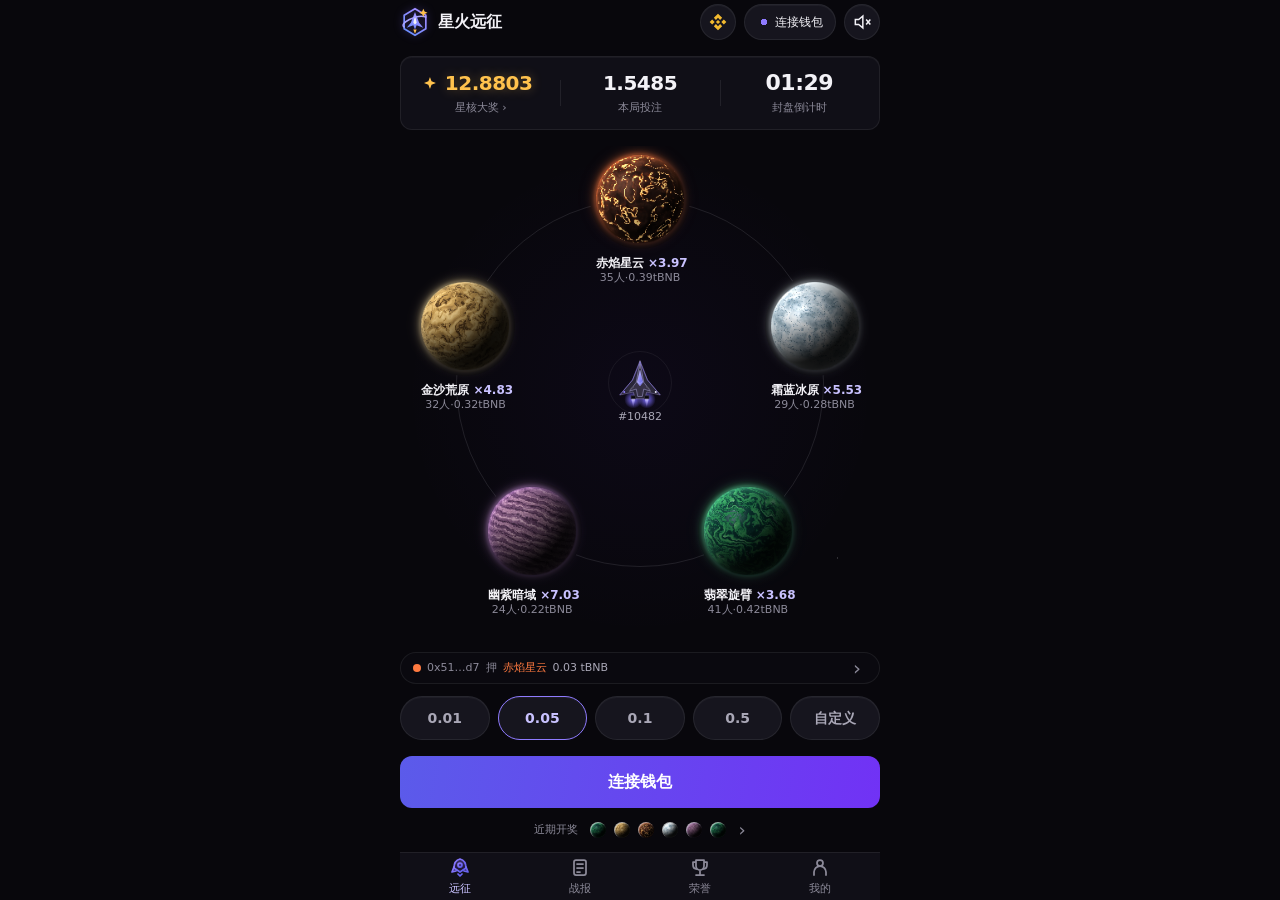
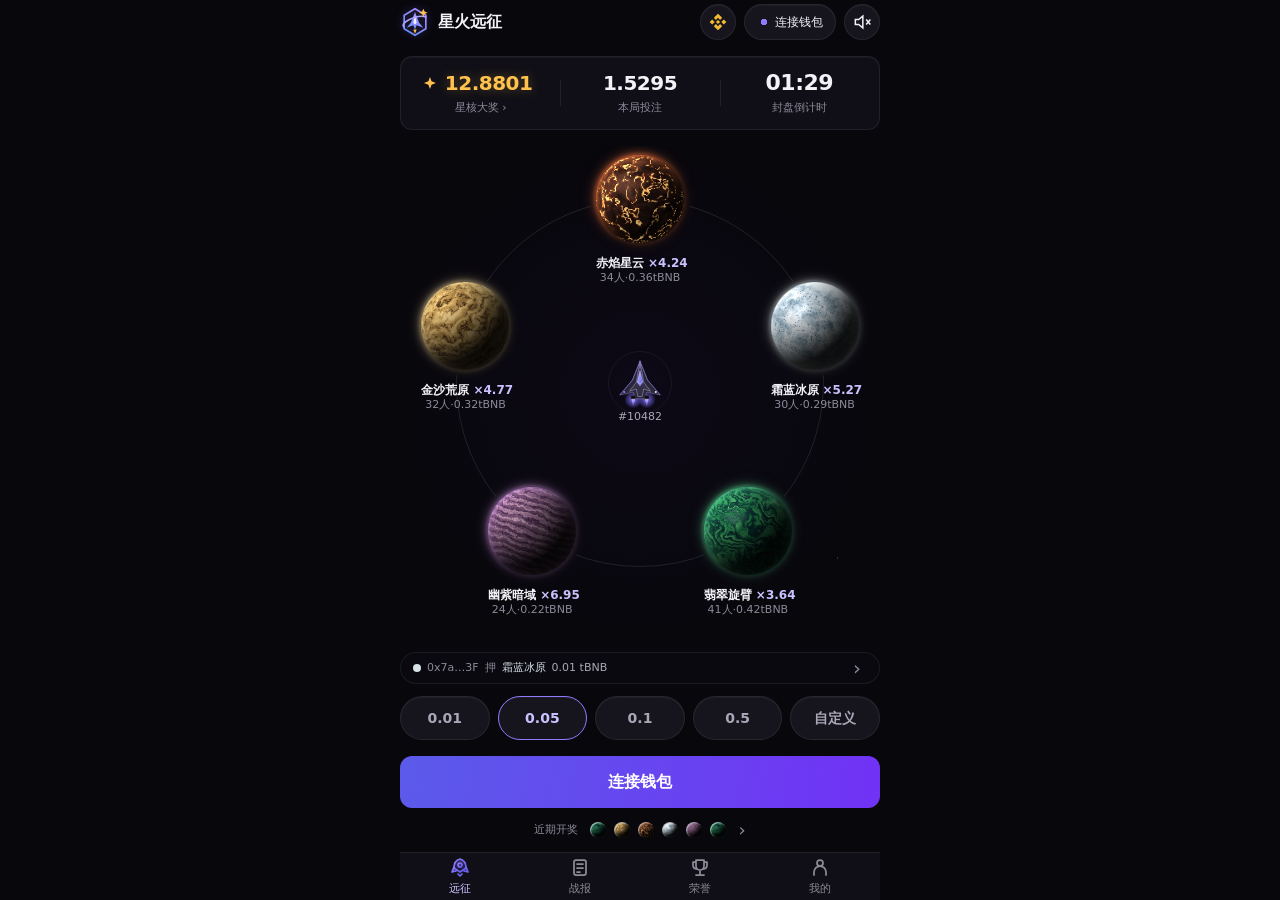
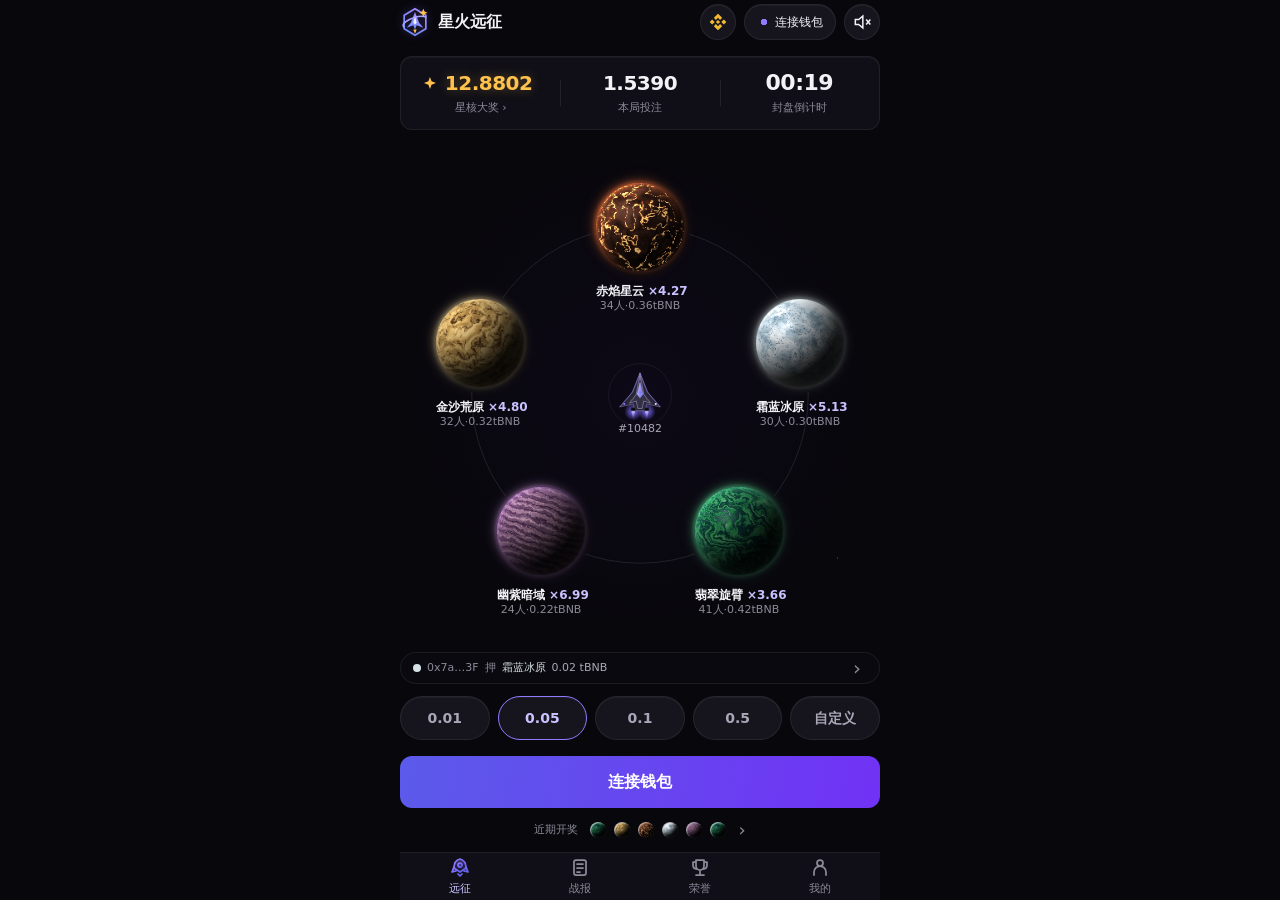
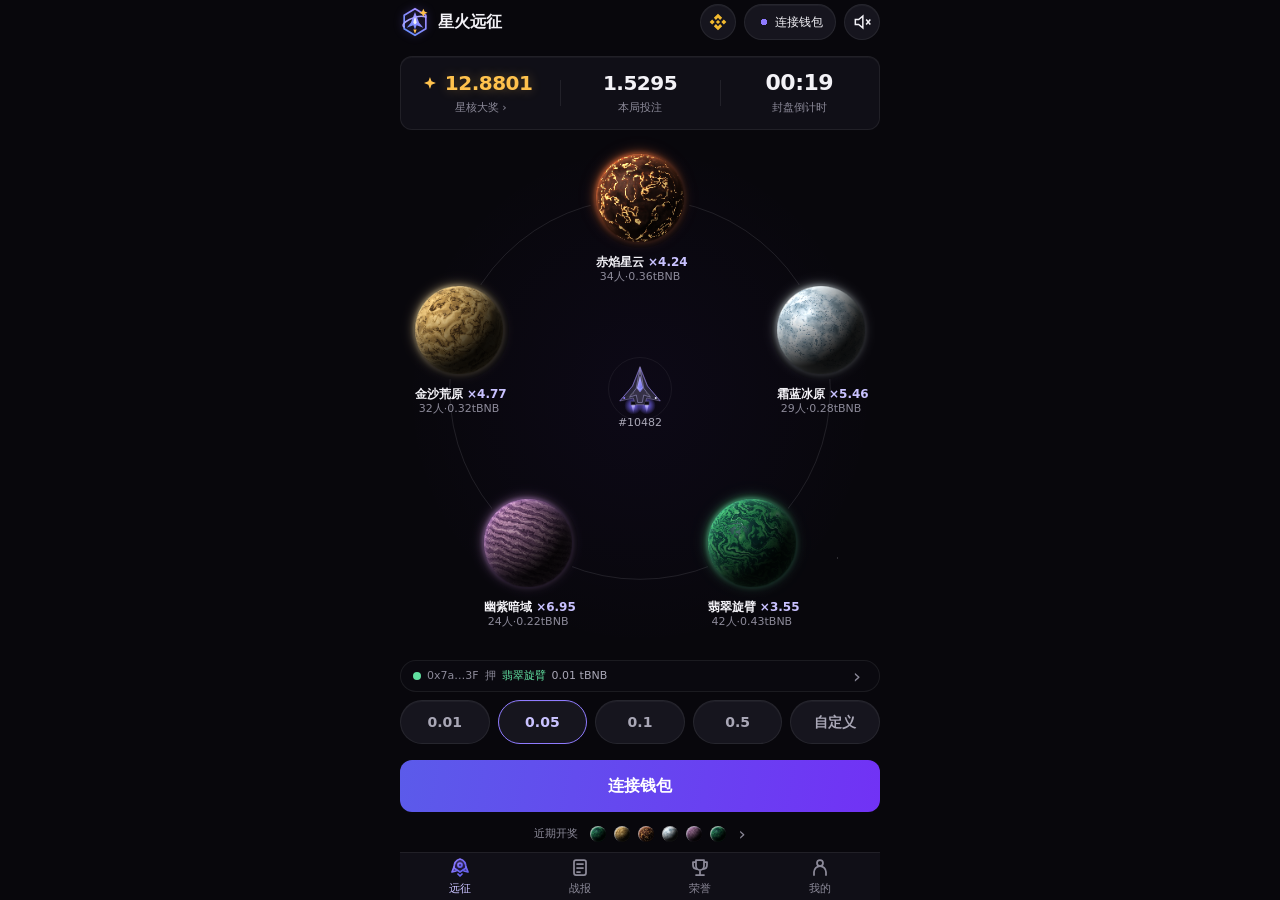
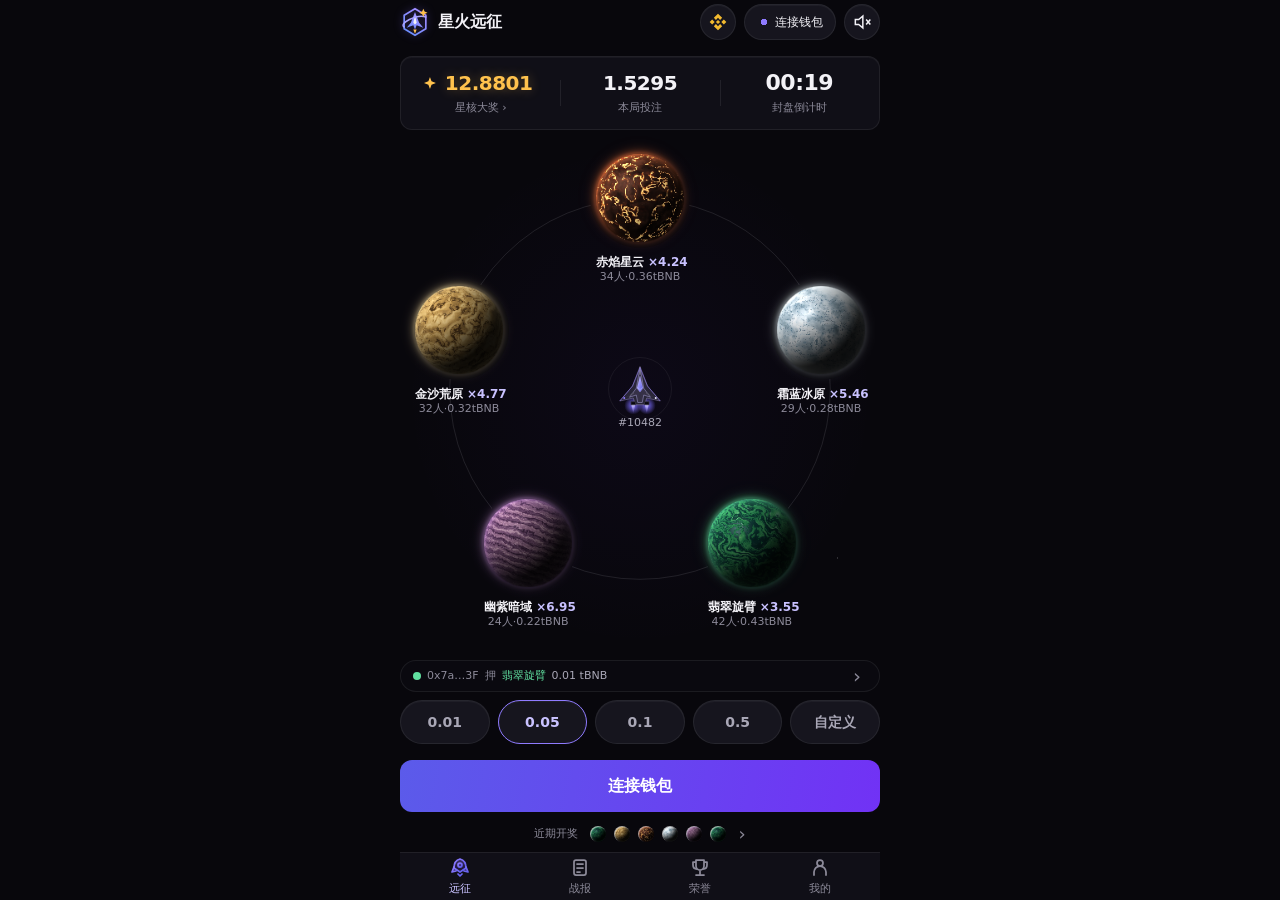
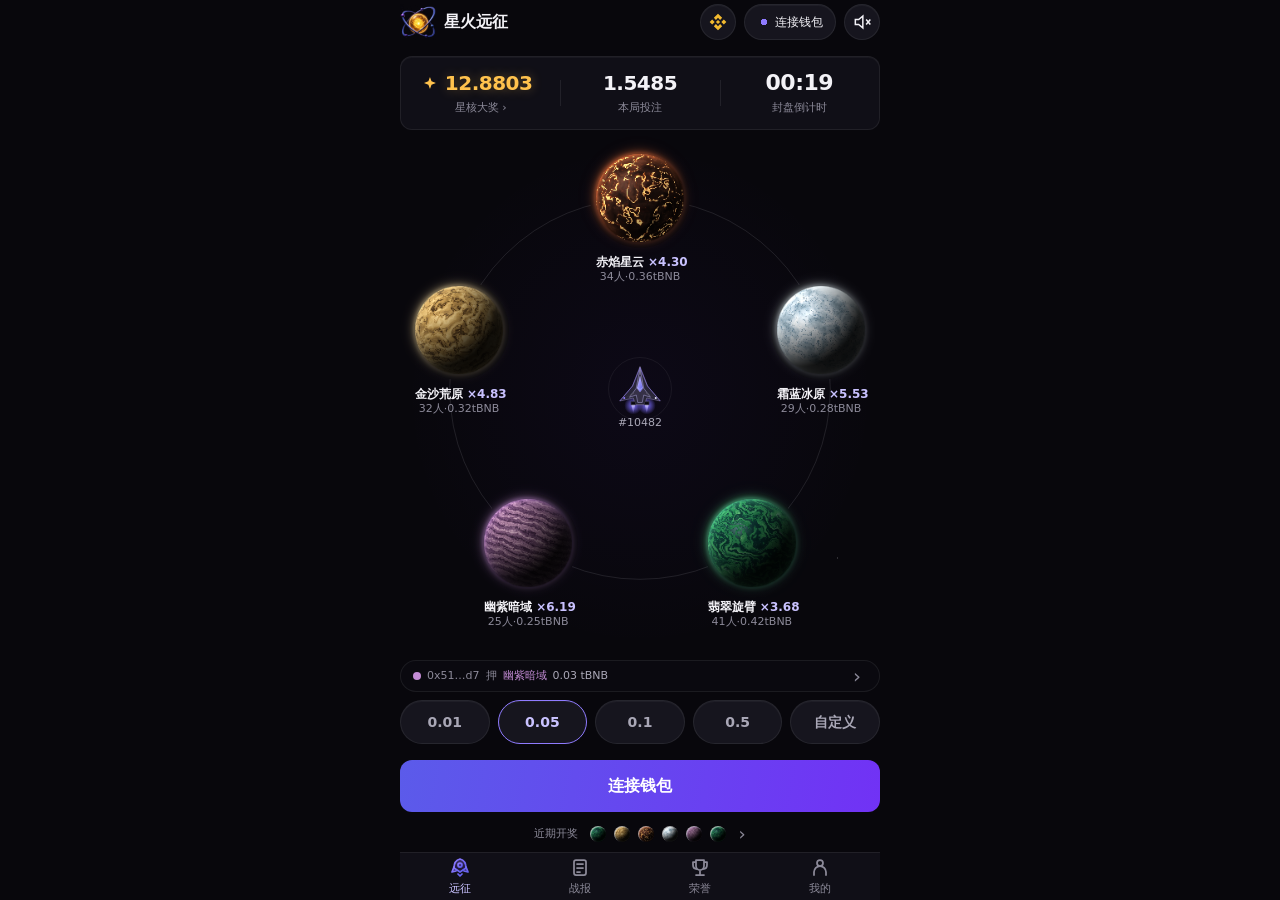
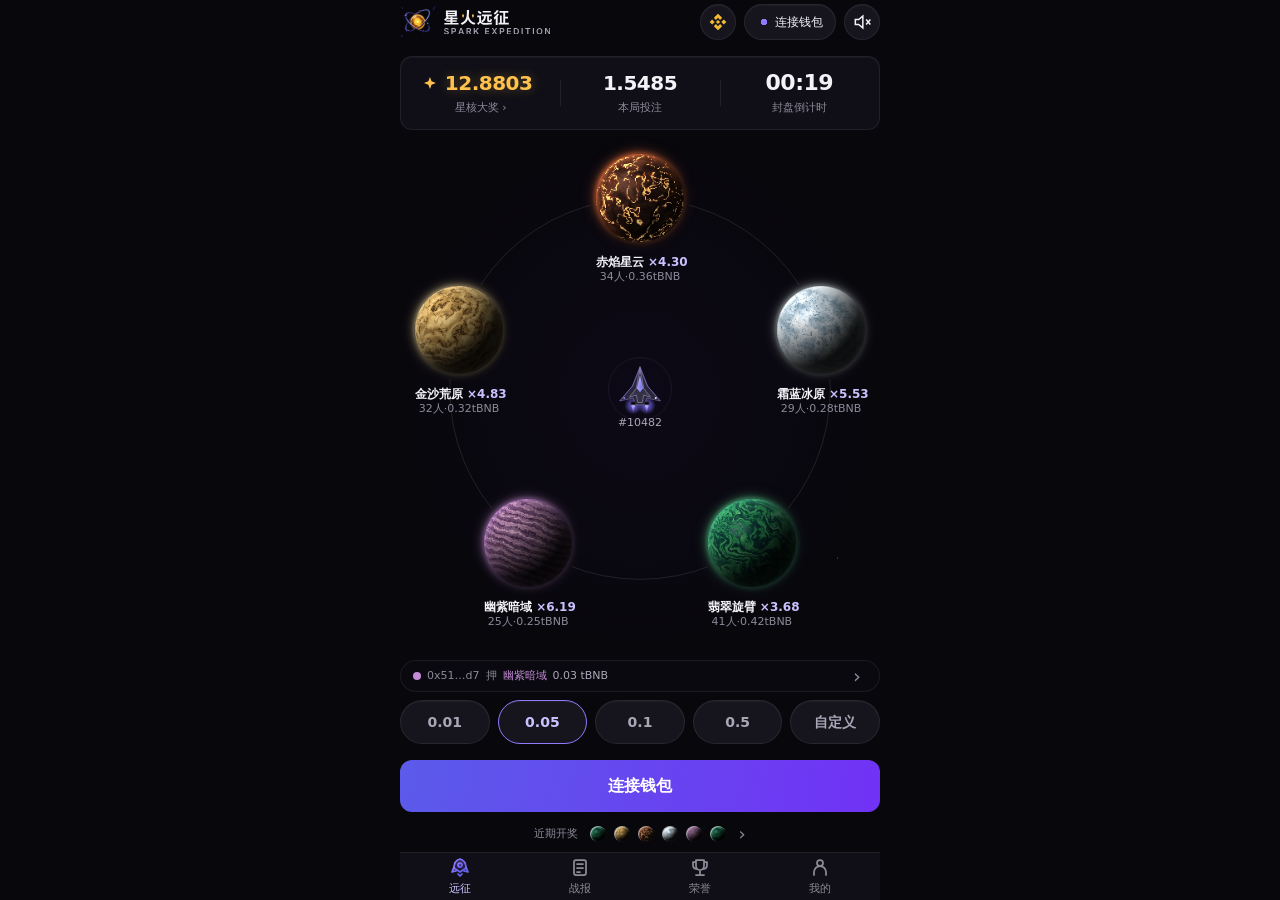
